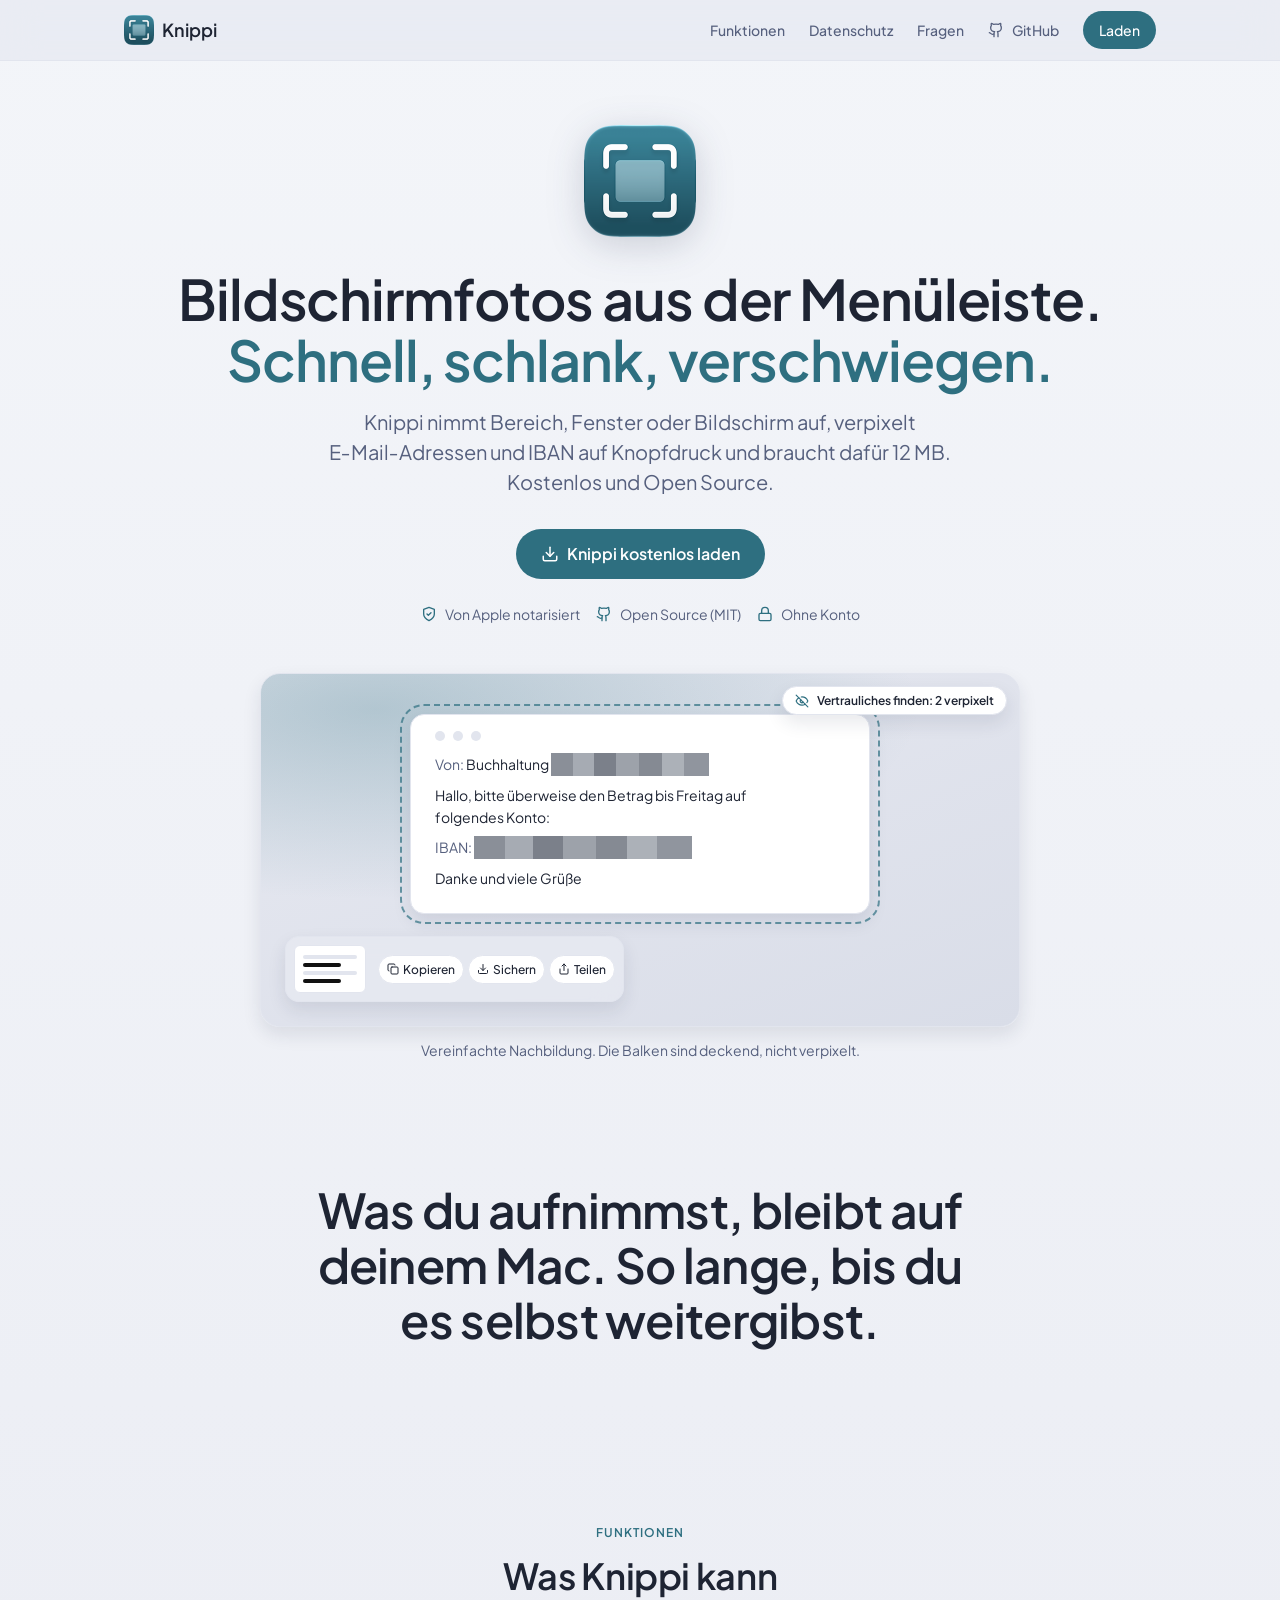
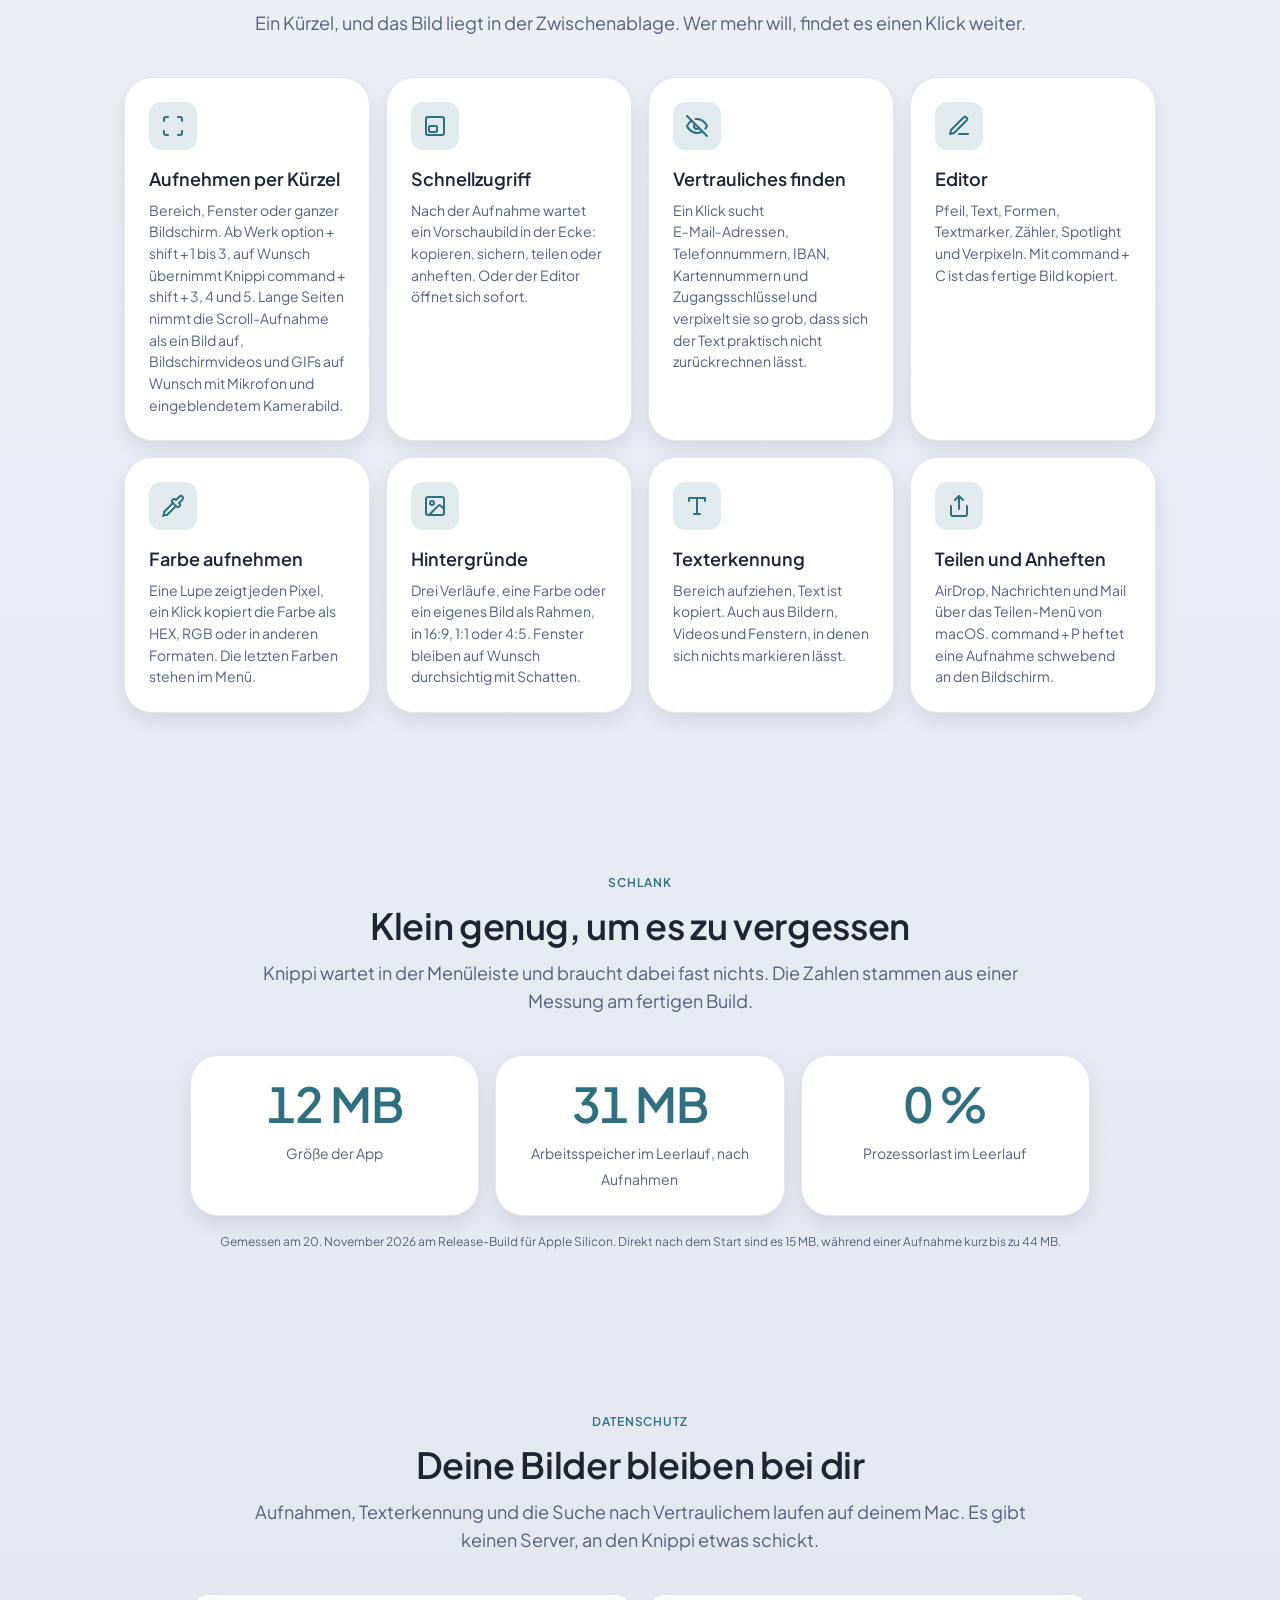
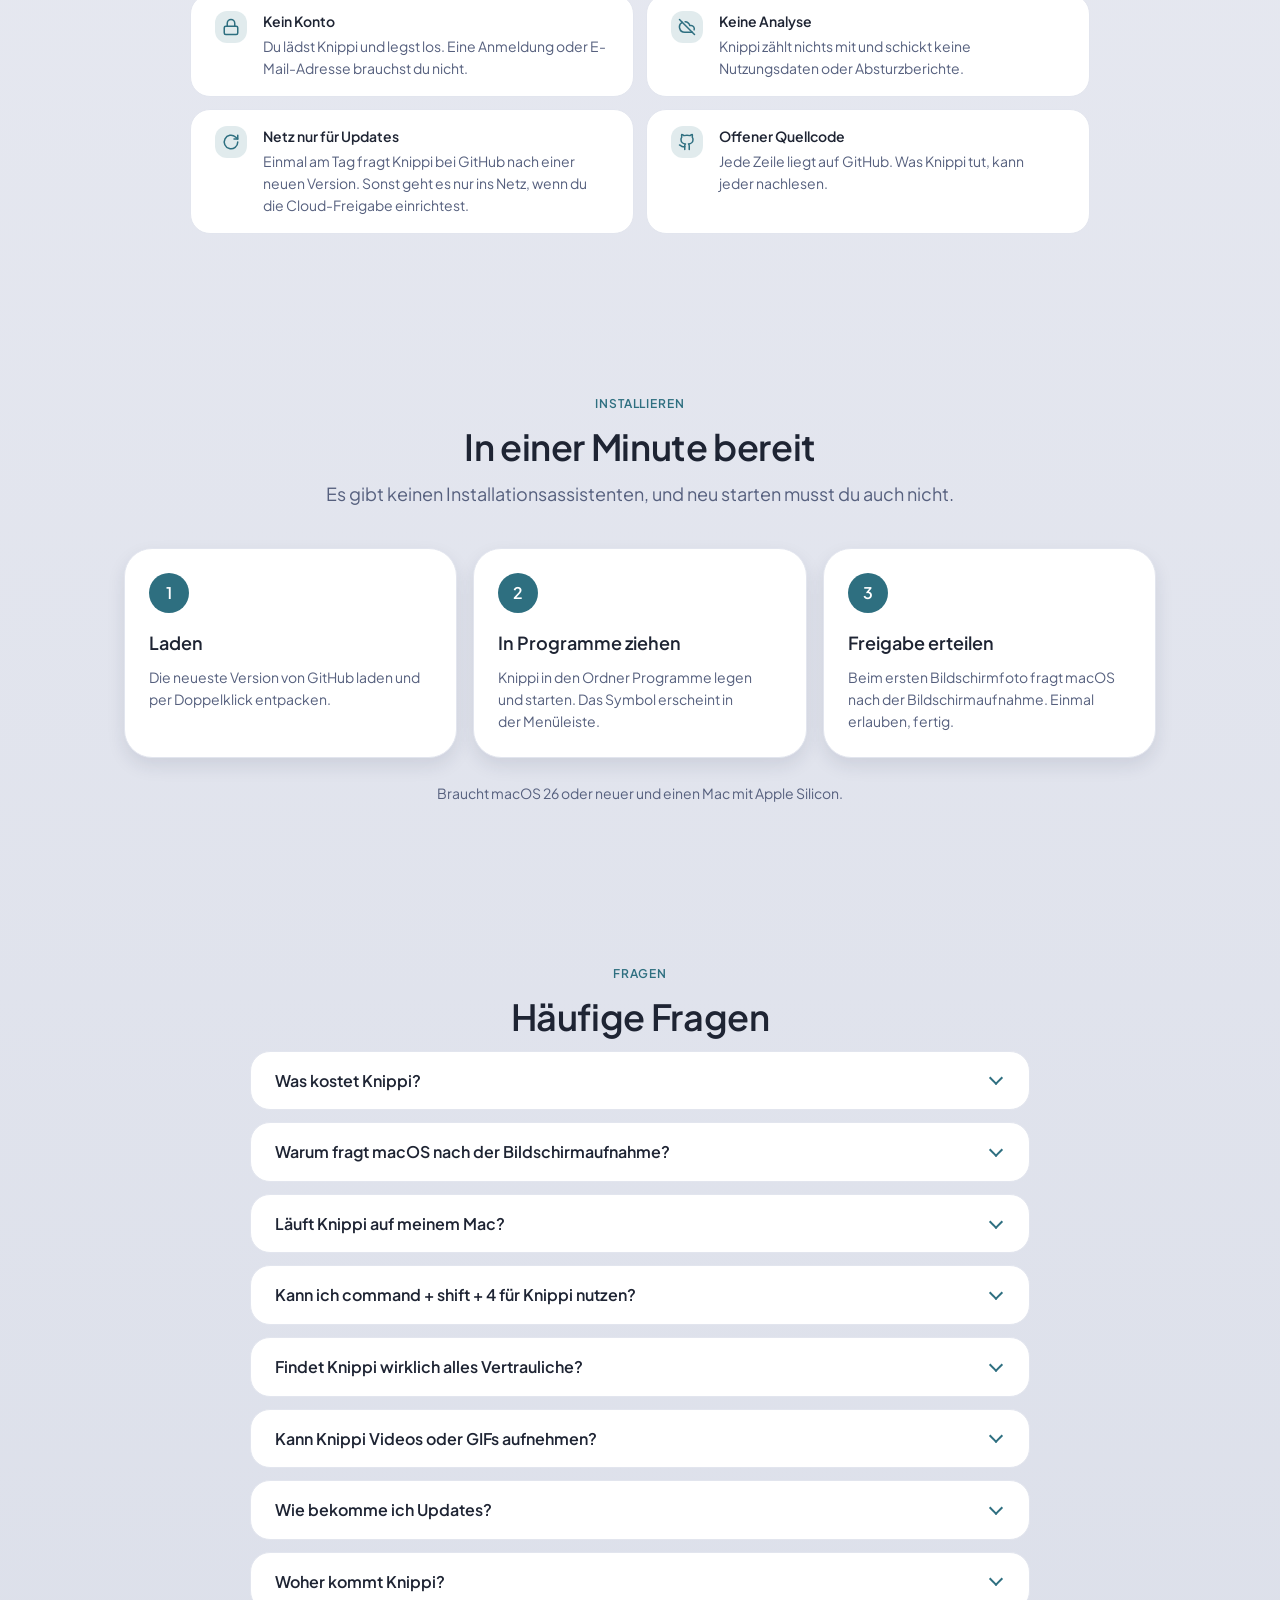
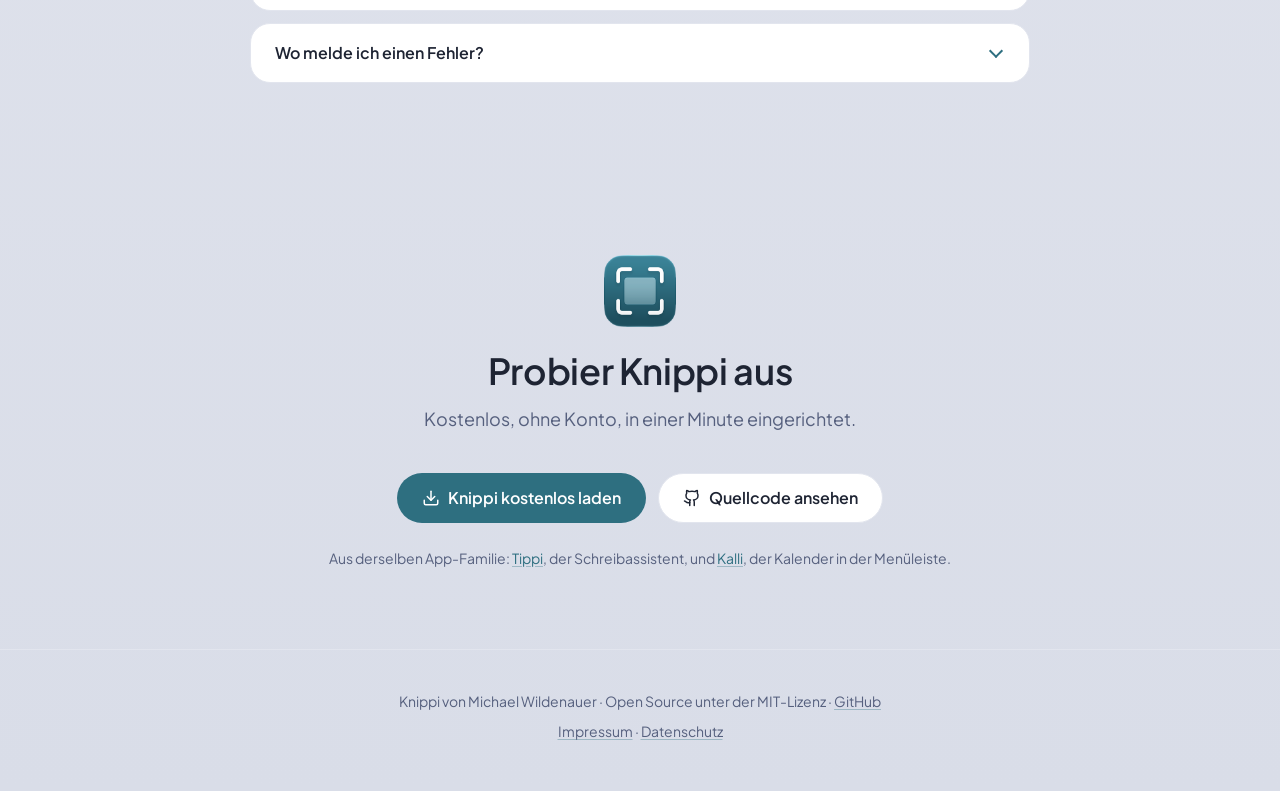
==== docs/index.html @ 137ea7f9 "Bildschirmvideo, GIF und Sprecherbild freigeben (0.3.0) - FeatureFlags.screenRecording an. Mikrofon " ====
<!DOCTYPE html>
<html lang="de" class="no-js">
<head>
<meta charset="UTF-8">
<meta name="viewport" content="width=device-width, initial-scale=1.0">
<!-- Erst erhöhen, wenn diese Seite gegen das Release gelesen wurde (Release-Profil app-release/references/knippi.md). -->
<meta name="knippi:documented-version" content="0.3.0">
<title>Knippi: Bildschirmfotos aus der Menüleiste für macOS, schnell und schlank</title>
<meta name="description" content="Knippi nimmt Bereich, Fenster oder Bildschirm auf, verpixelt E&#8209;Mail&#8209;Adressen und IBAN auf Knopfdruck und bleibt dabei 12 MB klein. Kostenlos, Open Source, ohne Konto.">
<link rel="canonical" href="https://knippi.mwlr.dev/">
<link rel="icon" href="favicon.png" type="image/png">
<link rel="apple-touch-icon" href="apple-touch-icon.png">
<meta name="theme-color" content="#F3F5F9" media="(prefers-color-scheme: light)">
<meta name="theme-color" content="#0D1019" media="(prefers-color-scheme: dark)">

<meta property="og:site_name" content="Knippi">
<meta property="og:title" content="Knippi: Bildschirmfotos aus der Menüleiste, schnell und schlank">
<meta property="og:description" content="Bereich, Fenster oder Bildschirm aufnehmen, Vertrauliches auf Knopfdruck verpixeln, kommentieren und teilen. Kostenlos und Open Source für macOS.">
<meta property="og:type" content="website">
<meta property="og:image" content="https://knippi.mwlr.dev/og-image.png">
<meta property="og:url" content="https://knippi.mwlr.dev/">
<meta property="og:image:width" content="1200">
<meta property="og:image:height" content="630">
<meta property="og:image:alt" content="Knippi-Symbol neben dem Satz: Bildschirmfotos aus der Menüleiste, schnell und schlank.">
<meta property="og:locale" content="de_DE">
<meta name="twitter:card" content="summary_large_image">

<link rel="preload" href="fonts/PlusJakartaSans-Variable.woff2" as="font" type="font/woff2" crossorigin>
<link rel="stylesheet" href="style.css">
<script>document.documentElement.classList.replace("no-js", "js");</script>
</head>
<body>

<!-- Linien-Piktogramme (keine Emojis), einmal definiert, per <use> eingesetzt -->
<svg width="0" height="0" style="position:absolute" aria-hidden="true">
  <symbol id="i-download" viewBox="0 0 24 24"><path d="M21 15v4a2 2 0 0 1-2 2H5a2 2 0 0 1-2-2v-4"/><path d="M7 10l5 5 5-5"/><path d="M12 15V3"/></symbol>
  <symbol id="i-github" viewBox="0 0 24 24"><path d="M15 22v-4a4.8 4.8 0 0 0-1-3.5c3 0 6-2 6-5.5.08-1.25-.27-2.48-1-3.5.28-1.15.28-2.35 0-3.5 0 0-1 0-3 1.5-2.64-.5-5.36-.5-8 0C6 2 5 2 5 2c-.3 1.15-.3 2.35 0 3.5A5.4 5.4 0 0 0 4 9c0 3.5 3 5.5 6 5.5-.39.49-.68 1.05-.85 1.65-.17.6-.22 1.23-.15 1.85v4"/><path d="M9 18c-4.51 2-5-2-7-2"/></symbol>
  <symbol id="i-check" viewBox="0 0 24 24"><circle cx="12" cy="12" r="10"/><path d="m8.5 12 2.5 2.5 4.5-5"/></symbol>
  <symbol id="i-eyeoff" viewBox="0 0 24 24"><path d="M9.88 9.88a3 3 0 1 0 4.24 4.24"/><path d="M10.73 5.08A10.4 10.4 0 0 1 12 5c7 0 10 7 10 7a13.2 13.2 0 0 1-1.67 2.68"/><path d="M6.61 6.61A13.5 13.5 0 0 0 2 12s3 7 10 7a9.7 9.7 0 0 0 5.39-1.61"/><path d="M2 2l20 20"/></symbol>
  <symbol id="i-lock" viewBox="0 0 24 24"><rect x="3" y="11" width="18" height="11" rx="2"/><path d="M7 11V7a5 5 0 0 1 10 0v4"/></symbol>
  <symbol id="i-shield" viewBox="0 0 24 24"><path d="M12 22s8-4 8-10V5l-8-3-8 3v7c0 6 8 10 8 10z"/><path d="m9 12 2 2 4-4"/></symbol>
  <symbol id="i-cloudoff" viewBox="0 0 24 24"><path d="M2 2l20 20"/><path d="M5.78 5.78A7 7 0 0 0 9 19h8.5a4.5 4.5 0 0 0 1.31-.2"/><path d="M21.53 15.8A4.5 4.5 0 0 0 17.5 10h-1.79A7 7 0 0 0 9.5 5.06"/></symbol>
  <symbol id="i-refresh" viewBox="0 0 24 24"><path d="M21 12a9 9 0 1 1-3-6.7L21 8"/><path d="M21 3v5h-5"/></symbol>
  <symbol id="i-keyboard" viewBox="0 0 24 24"><rect x="2" y="6" width="20" height="12" rx="2"/><path d="M6 10h.01M10 10h.01M14 10h.01M18 10h.01M7 14h10"/></symbol>
  <symbol id="i-scan" viewBox="0 0 24 24"><path d="M3 7V5a2 2 0 0 1 2-2h2"/><path d="M17 3h2a2 2 0 0 1 2 2v2"/><path d="M21 17v2a2 2 0 0 1-2 2h-2"/><path d="M7 21H5a2 2 0 0 1-2-2v-2"/></symbol>
  <symbol id="i-thumb" viewBox="0 0 24 24"><rect x="3" y="3" width="18" height="18" rx="2"/><rect x="6" y="12" width="8" height="6" rx="1"/></symbol>
  <symbol id="i-pen" viewBox="0 0 24 24"><path d="M12 20h9"/><path d="M16.5 3.5a2.12 2.12 0 0 1 3 3L7 19l-4 1 1-4Z"/></symbol>
  <symbol id="i-pipette" viewBox="0 0 24 24"><path d="m2 22 1-1h3l9-9"/><path d="M3 21v-3l9-9"/><path d="m15 6 3.4-3.4a2.1 2.1 0 1 1 3 3L18 9l.4.4a2.1 2.1 0 1 1-3 3l-3.8-3.8a2.1 2.1 0 1 1 3-3l.4.4Z"/></symbol>
  <symbol id="i-image" viewBox="0 0 24 24"><rect x="3" y="3" width="18" height="18" rx="2"/><circle cx="9" cy="9" r="2"/><path d="m21 15-3.1-3.1a2 2 0 0 0-2.8 0L6 21"/></symbol>
  <symbol id="i-type" viewBox="0 0 24 24"><path d="M4 7V4h16v3"/><path d="M9 20h6"/><path d="M12 4v16"/></symbol>
  <symbol id="i-share" viewBox="0 0 24 24"><path d="M4 12v8a2 2 0 0 0 2 2h12a2 2 0 0 0 2-2v-8"/><path d="m16 6-4-4-4 4"/><path d="M12 2v13"/></symbol>
  <symbol id="i-copy" viewBox="0 0 24 24"><rect x="8" y="8" width="14" height="14" rx="2"/><path d="M4 16c-1.1 0-2-.9-2-2V4c0-1.1.9-2 2-2h10c1.1 0 2 .9 2 2"/></symbol>
</svg>

<a class="skip-link" href="#content">Zum Inhalt springen</a>

<nav class="top" aria-label="Hauptnavigation">
  <div class="wrap nav-inner">
    <a class="brand" href="./" aria-current="page">
      <img src="knippi-icon-224.png" alt="" width="30" height="30">
      <span>Knippi</span>
    </a>
    <div class="nav-links">
      <a class="anchor" href="#funktionen">Funktionen</a>
      <a class="anchor" href="#datenschutz">Datenschutz</a>
      <a class="anchor" href="#fragen">Fragen</a>
      <a href="https://github.com/miwixyz/Knippi"><svg class="ico" aria-hidden="true"><use href="#i-github"/></svg><span class="anchor">GitHub</span><span class="visually-hidden">Knippi auf GitHub</span></a>
      <a class="nav-cta" href="https://github.com/miwixyz/Knippi/releases/latest">Laden</a>
    </div>
  </div>
</nav>

<main id="content">

<header class="hero">
  <div class="wrap">
    <img class="app-icon" src="knippi-icon-224.png" alt="Knippi-Symbol" width="112" height="112">
    <h1>Bildschirmfotos aus der Menüleiste.<br><span class="accent">Schnell, schlank, verschwiegen.</span></h1>
    <p class="sub">Knippi nimmt Bereich, Fenster oder Bildschirm auf, verpixelt E&#8209;Mail&#8209;Adressen und IBAN auf Knopfdruck und braucht dafür 12 MB. Kostenlos und Open Source.</p>
    <div class="cta-group">
      <a class="btn" href="https://github.com/miwixyz/Knippi/releases/latest"><svg class="ico" aria-hidden="true"><use href="#i-download"/></svg>Knippi kostenlos laden</a>
    </div>
    <p class="proof">
      <span><svg class="ico" aria-hidden="true"><use href="#i-shield"/></svg>Von Apple notarisiert</span>
      <span><svg class="ico" aria-hidden="true"><use href="#i-github"/></svg>Open Source (MIT)</span>
      <span><svg class="ico" aria-hidden="true"><use href="#i-lock"/></svg>Ohne Konto</span>
    </p>

    <figure class="stage">
      <div class="desk" role="img" aria-label="Nachbildung: Eine Aufnahme einer Nachricht, in der Knippi E-Mail-Adresse und IBAN grob verpixelt hat. Unten links das Vorschaubild mit Kopieren, Sichern und Teilen.">
        <span class="found"><svg class="ico" aria-hidden="true"><use href="#i-eyeoff"/></svg>Vertrauliches finden: 2 verpixelt</span>
        <div class="mail" aria-hidden="true">
          <div class="dots"><i></i><i></i><i></i></div>
          <p><span class="label">Von:</span> Buchhaltung <span class="redact">rechnung@beispiel.de</span></p>
          <p>Hallo, bitte überweise den Betrag bis Freitag auf folgendes Konto:</p>
          <p><span class="label">IBAN:</span> <span class="redact">DE89 3704 0044 0532 0130 00</span></p>
          <p>Danke und viele Grüße</p>
        </div>
        <div class="qa" aria-hidden="true">
          <div class="thumb"><i></i><i class="b"></i><i></i><i class="b"></i></div>
          <div class="acts">
            <span class="act"><svg class="ico"><use href="#i-copy"/></svg><span>Kopieren</span></span>
            <span class="act"><svg class="ico"><use href="#i-download"/></svg><span>Sichern</span></span>
            <span class="act"><svg class="ico"><use href="#i-share"/></svg><span>Teilen</span></span>
          </div>
        </div>
      </div>
      <figcaption>Vereinfachte Nachbildung. Die Balken sind deckend, nicht verpixelt.</figcaption>
    </figure>
  </div>
</header>

<section class="tagline" aria-label="Kurz gesagt">
  <div class="wrap">
    <p data-words>Was du aufnimmst, bleibt auf deinem Mac. So lange, bis du es selbst weitergibst.</p>
  </div>
</section>

<section id="funktionen" class="reveal">
  <div class="wrap">
    <span class="eyebrow">Funktionen</span>
    <h2>Was Knippi kann</h2>
    <p class="lead">Ein Kürzel, und das Bild liegt in der Zwischenablage. Wer mehr will, findet es einen Klick weiter.</p>
    <div class="features">
      <article class="card feature">
        <div class="icon"><svg class="ico" aria-hidden="true"><use href="#i-scan"/></svg></div>
        <h3>Aufnehmen per Kürzel</h3>
        <p>Bereich, Fenster oder ganzer Bildschirm. Ab Werk option + shift + 1 bis 3, auf Wunsch übernimmt Knippi command + shift + 3, 4 und 5. Lange Seiten nimmt die Scroll-Aufnahme als ein Bild auf, Bildschirmvideos und GIFs auf Wunsch mit Mikrofon und eingeblendetem Kamerabild.</p>
      </article>
      <article class="card feature">
        <div class="icon"><svg class="ico" aria-hidden="true"><use href="#i-thumb"/></svg></div>
        <h3>Schnellzugriff</h3>
        <p>Nach der Aufnahme wartet ein Vorschaubild in der Ecke: kopieren, sichern, teilen oder anheften. Oder der Editor öffnet sich sofort.</p>
      </article>
      <article class="card feature">
        <div class="icon"><svg class="ico" aria-hidden="true"><use href="#i-eyeoff"/></svg></div>
        <h3>Vertrauliches finden</h3>
        <p>Ein Klick sucht E&#8209;Mail&#8209;Adressen, Telefonnummern, IBAN, Kartennummern und Zugangsschlüssel und verpixelt sie so grob, dass sich der Text praktisch nicht zurückrechnen lässt.</p>
      </article>
      <article class="card feature">
        <div class="icon"><svg class="ico" aria-hidden="true"><use href="#i-pen"/></svg></div>
        <h3>Editor</h3>
        <p>Pfeil, Text, Formen, Textmarker, Zähler, Spotlight und Verpixeln. Mit command + C ist das fertige Bild kopiert.</p>
      </article>
      <article class="card feature">
        <div class="icon"><svg class="ico" aria-hidden="true"><use href="#i-pipette"/></svg></div>
        <h3>Farbe aufnehmen</h3>
        <p>Eine Lupe zeigt jeden Pixel, ein Klick kopiert die Farbe als HEX, RGB oder in anderen Formaten. Die letzten Farben stehen im Menü.</p>
      </article>
      <article class="card feature">
        <div class="icon"><svg class="ico" aria-hidden="true"><use href="#i-image"/></svg></div>
        <h3>Hintergründe</h3>
        <p>Drei Verläufe, eine Farbe oder ein eigenes Bild als Rahmen, in 16:9, 1:1 oder 4:5. Fenster bleiben auf Wunsch durchsichtig mit Schatten.</p>
      </article>
      <article class="card feature">
        <div class="icon"><svg class="ico" aria-hidden="true"><use href="#i-type"/></svg></div>
        <h3>Texterkennung</h3>
        <p>Bereich aufziehen, Text ist kopiert. Auch aus Bildern, Videos und Fenstern, in denen sich nichts markieren lässt.</p>
      </article>
      <article class="card feature">
        <div class="icon"><svg class="ico" aria-hidden="true"><use href="#i-share"/></svg></div>
        <h3>Teilen und Anheften</h3>
        <p>AirDrop, Nachrichten und Mail über das Teilen-Menü von macOS. command + P heftet eine Aufnahme schwebend an den Bildschirm.</p>
      </article>
    </div>
  </div>
</section>

<section id="schlank" class="reveal">
  <div class="wrap">
    <span class="eyebrow">Schlank</span>
    <h2>Klein genug, um es zu vergessen</h2>
    <p class="lead">Knippi wartet in der Menüleiste und braucht dabei fast nichts. Die Zahlen stammen aus einer Messung am fertigen Build.</p>
    <div class="numbers">
      <div class="card number"><strong>12 MB</strong><span>Größe der App</span></div>
      <div class="card number"><strong>31 MB</strong><span>Arbeitsspeicher im Leerlauf, nach Aufnahmen</span></div>
      <div class="card number"><strong>0 %</strong><span>Prozessorlast im Leerlauf</span></div>
    </div>
    <p class="source">Gemessen am 20. November 2026 am Release-Build für Apple Silicon. Direkt nach dem Start sind es 15 MB, während einer Aufnahme kurz bis zu 44 MB.</p>
  </div>
</section>

<section id="datenschutz" class="reveal">
  <div class="wrap">
    <span class="eyebrow">Datenschutz</span>
    <h2>Deine Bilder bleiben bei dir</h2>
    <p class="lead">Aufnahmen, Texterkennung und die Suche nach Vertraulichem laufen auf deinem Mac. Es gibt keinen Server, an den Knippi etwas schickt.</p>
    <div class="privacy-grid">
      <div class="privacy-item"><div class="check"><svg class="ico" aria-hidden="true"><use href="#i-lock"/></svg></div><p><strong>Kein Konto</strong>Du lädst Knippi und legst los. Eine Anmeldung oder E-Mail-Adresse brauchst du nicht.</p></div>
      <div class="privacy-item"><div class="check"><svg class="ico" aria-hidden="true"><use href="#i-cloudoff"/></svg></div><p><strong>Keine Analyse</strong>Knippi zählt nichts mit und schickt keine Nutzungsdaten oder Absturzberichte.</p></div>
      <div class="privacy-item"><div class="check"><svg class="ico" aria-hidden="true"><use href="#i-refresh"/></svg></div><p><strong>Netz nur für Updates</strong>Einmal am Tag fragt Knippi bei GitHub nach einer neuen Version. Sonst geht es nur ins Netz, wenn du die Cloud-Freigabe einrichtest.</p></div>
      <div class="privacy-item"><div class="check"><svg class="ico" aria-hidden="true"><use href="#i-github"/></svg></div><p><strong>Offener Quellcode</strong>Jede Zeile liegt auf GitHub. Was Knippi tut, kann jeder nachlesen.</p></div>
    </div>
  </div>
</section>

<section id="installieren" class="reveal">
  <div class="wrap">
    <span class="eyebrow">Installieren</span>
    <h2>In einer Minute bereit</h2>
    <p class="lead">Es gibt keinen Installationsassistenten, und neu starten musst du auch nicht.</p>
    <div class="steps">
      <div class="card step"><div class="n">1</div><h3>Laden</h3><p>Die neueste Version von GitHub laden und per Doppelklick entpacken.</p></div>
      <div class="card step"><div class="n">2</div><h3>In Programme ziehen</h3><p>Knippi in den Ordner Programme legen und starten. Das Symbol erscheint in der Menüleiste.</p></div>
      <div class="card step"><div class="n">3</div><h3>Freigabe erteilen</h3><p>Beim ersten Bildschirmfoto fragt macOS nach der Bildschirmaufnahme. Einmal erlauben, fertig.</p></div>
    </div>
    <p class="req">Braucht macOS 26 oder neuer und einen Mac mit Apple Silicon.</p>
  </div>
</section>

<section id="fragen" class="reveal">
  <div class="wrap">
    <span class="eyebrow">Fragen</span>
    <h2>Häufige Fragen</h2>
    <div class="faq">
      <details>
        <summary>Was kostet Knippi?</summary>
        <p>Nichts. Knippi ist kostenlos und steht unter der MIT-Lizenz. Es gibt keine Bezahlversion und keine Werbung.</p>
      </details>
      <details>
        <summary>Warum fragt macOS nach der Bildschirmaufnahme?</summary>
        <p>Ohne diese Freigabe darf keine App den Bildschirminhalt lesen. Fehlt sie, zeigt Knippi einen Hinweis mit dem Weg in die Systemeinstellungen, statt ein leeres Bild zu liefern.</p>
      </details>
      <details>
        <summary>Läuft Knippi auf meinem Mac?</summary>
        <p>Knippi braucht macOS 26 oder neuer und einen Mac mit Apple Silicon (M1 oder neuer). Macs mit Intel-Prozessor werden nicht unterstützt.</p>
      </details>
      <details>
        <summary>Kann ich command + shift + 4 für Knippi nutzen?</summary>
        <p>Ja. Schalte die Kurzbefehle für Bildschirmfotos in den macOS-Einstellungen unter Tastatur aus. Danach übernimmt Knippi command + shift + 3, 4 und 5 mit einem Knopf in den Einstellungen.</p>
      </details>
      <details>
        <summary>Findet Knippi wirklich alles Vertrauliche?</summary>
        <p>Nein, und das behauptet Knippi auch nicht. Es schlägt Treffer vor, unsichere Treffer sind gestrichelt markiert. Schau dir das Bild vor dem Teilen an und schwärze von Hand nach, was fehlt.</p>
      </details>
      <details>
        <summary>Kann Knippi Videos oder GIFs aufnehmen?</summary>
        <p>Noch nicht. Knippi nimmt derzeit Bilder auf.</p>
      </details>
      <details>
        <summary>Wie bekomme ich Updates?</summary>
        <p>Knippi sucht einmal am Tag nach einer neuen Version und installiert sie auf Wunsch. Jedes Update ist signiert, Knippi nimmt nichts an, dessen Signatur nicht stimmt.</p>
      </details>
      <details>
        <summary>Woher kommt Knippi?</summary>
        <p>Knippi baut auf <a href="https://github.com/lzhgus/Capso">Capso</a> von lzhgus auf, einer Screenshot-App unter MIT-Lizenz. Knippi ist schlanker und bringt eigene Funktionen mit, etwa „Vertrauliches finden“.</p>
      </details>
      <details>
        <summary>Wo melde ich einen Fehler?</summary>
        <p>Am besten als <a href="https://github.com/miwixyz/Knippi/issues">Issue auf GitHub</a>. In der App geht das unter Einstellungen, Allgemein, „Fehler melden“.</p>
      </details>
    </div>
  </div>
</section>

<section class="final reveal">
  <div class="wrap">
    <img class="app-icon" src="knippi-icon-224.png" alt="" width="72" height="72">
    <h2>Probier Knippi aus</h2>
    <p class="lead">Kostenlos, ohne Konto, in einer Minute eingerichtet.</p>
    <div class="cta-group">
      <a class="btn" href="https://github.com/miwixyz/Knippi/releases/latest"><svg class="ico" aria-hidden="true"><use href="#i-download"/></svg>Knippi kostenlos laden</a>
      <a class="btn ghost" href="https://github.com/miwixyz/Knippi"><svg class="ico" aria-hidden="true"><use href="#i-github"/></svg>Quellcode ansehen</a>
    </div>
    <p class="family">Aus derselben App-Familie: <a href="https://tippi.mwlr.dev/">Tippi</a>, der Schreibassistent, und <a href="https://kalli.mwlr.dev/">Kalli</a>, der Kalender in der Menüleiste.</p>
  </div>
</section>

</main>

<footer>
  <div class="wrap">
    <p>Knippi von Michael Wildenauer · Open Source unter der MIT-Lizenz · <a href="https://github.com/miwixyz/Knippi">GitHub</a></p>
    <p><a href="impressum.html">Impressum</a> · <a href="datenschutz.html">Datenschutz</a></p>
  </div>
</footer>

<script>
(() => {
  const reduce = matchMedia("(prefers-reduced-motion: reduce)").matches;

  // Abschnitte einmal einblenden (kein Scroll-Listener, nur IntersectionObserver).
  const reveals = document.querySelectorAll(".reveal");
  if (reduce || !("IntersectionObserver" in window)) {
    reveals.forEach(el => el.classList.add("in"));
  } else {
    const io = new IntersectionObserver(entries => {
      entries.forEach(e => { if (e.isIntersecting) { e.target.classList.add("in"); io.unobserve(e.target); } });
    }, { rootMargin: "0px 0px -10% 0px" });
    reveals.forEach(el => io.observe(el));
  }

  // Leitsatz: jedes Wort wird einzeln dunkel, sobald es die Linie bei 60 % der Höhe kreuzt.
  const line = document.querySelector("[data-words]");
  if (!line) return;
  const words = line.textContent.trim().split(/\s+/);
  line.setAttribute("aria-label", line.textContent.trim());
  line.textContent = "";
  words.forEach((w, i) => {
    const s = document.createElement("span");
    s.className = "w";
    s.setAttribute("aria-hidden", "true");
    s.textContent = w;
    line.append(s);
    if (i < words.length - 1) line.append(" ");
  });
  const spans = line.querySelectorAll(".w");
  if (reduce || !("IntersectionObserver" in window)) {
    spans.forEach(s => s.classList.add("on"));
    return;
  }
  const wo = new IntersectionObserver(entries => {
    entries.forEach(e => { if (e.isIntersecting) { e.target.classList.add("on"); wo.unobserve(e.target); } });
  }, { rootMargin: "0px 0px -40% 0px" });
  spans.forEach(s => wo.observe(s));
})();
</script>

</body>
</html>
---- docs/style.css ----
/* Knippi website: shared styles for index, impressum, datenschutz and 404.
   Design tokens of the app family. Source of truth: App/Sources/Theme/FamilyTheme.swift
   (app = .knippi, Petrol) and the vault template "App-Familie Design-System".
   Base layout mirrors kalli.mwlr.dev and tippi.mwlr.dev so the pages read as siblings.
   Follows the system appearance (light/dark). */

/* ── Font: Plus Jakarta Sans, self-hosted (SIL OFL 1.1, see fonts/OFL.txt) ── */
@font-face {
  font-family: "Plus Jakarta Sans";
  src: url("fonts/PlusJakartaSans-Variable.woff2") format("woff2");
  font-weight: 200 800;
  font-style: normal;
  font-display: swap;
}

/* ── Tokens (FamilyTheme, Knippi) ─────────────────────────────────────────── */
:root {
  color-scheme: light dark;

  --accent: #2E6F80;            /* Petrol: links, icons */
  --accent-rgb: 46, 111, 128;
  --accent-fill: #2E6F80;       /* surfaces carrying white text */
  --accent-fill-hover: #255C6A;
  --on-accent-fill: #FFFFFF;

  --bg-top: #F3F5F9;
  --bg-middle: #E7E9F1;
  --bg-bottom: #D9DDE8;
  --card: #FFFFFF;
  --card-stroke: #E2E5EE;
  --glass-tint: rgba(231, 233, 241, .78);
  --text: #1E2433;
  --text-2: #56607E;
  --muted-word: rgba(30, 36, 51, .28);
  --shadow: 0 8px 18px rgba(30, 40, 70, .10);
  --redact: #111111;

  --radius-card: 28px;
  --radius-tile: 20px;
  --radius-field: 14px;

  --maxw: 1080px;
  --font: "Plus Jakarta Sans", -apple-system, BlinkMacSystemFont, system-ui, sans-serif;
  --ease: cubic-bezier(0.22, 1, 0.36, 1);
}

@media (prefers-color-scheme: dark) {
  :root {
    --accent: #94D0DF;
    --accent-rgb: 148, 208, 223;
    --accent-fill: #2C7487;
    --accent-fill-hover: #23606F;
    --on-accent-fill: #FFFFFF;

    --bg-top: #0D1019;
    --bg-middle: #161A25;
    --bg-bottom: #1F2433;
    --card: #1B2130;
    --card-stroke: #2A3142;
    --glass-tint: rgba(22, 26, 37, .78);
    --text: #ECEFF6;
    --text-2: #A3ACC8;
    --muted-word: rgba(236, 239, 246, .28);
    --shadow: 0 8px 18px rgba(0, 0, 0, .35);
    --redact: #000000;
  }
}

/* ── Base ─────────────────────────────────────────────────────────────────── */
* { box-sizing: border-box; margin: 0; padding: 0; }
html { scroll-padding-top: 76px; -webkit-text-size-adjust: 100%; }
@media (prefers-reduced-motion: no-preference) {
  html { scroll-behavior: smooth; }
}
body {
  font-family: var(--font);
  font-weight: 400;
  font-size: 16px;
  line-height: 1.6;
  color: var(--text);
  background: linear-gradient(180deg, var(--bg-top) 0%, var(--bg-middle) 50%, var(--bg-bottom) 100%);
  background-color: var(--bg-top);
  -webkit-font-smoothing: antialiased;
  overflow-wrap: break-word;
}
strong, b { font-weight: 600; }
img { max-width: 100%; }
a { color: var(--accent); text-decoration: underline; text-decoration-color: rgba(var(--accent-rgb), .35); text-underline-offset: 2px; }
a:hover { text-decoration-color: currentColor; }
h1, h2, h3 { text-wrap: balance; }
p, li { text-wrap: pretty; }
code { font-size: .92em; }

:focus-visible { outline: 2px solid var(--accent); outline-offset: 3px; border-radius: 6px; }

.skip-link {
  position: absolute; left: 16px; top: 12px; z-index: 100;
  transform: translateY(-200%);
  background: var(--card); color: var(--text);
  border: 1px solid var(--card-stroke); border-radius: var(--radius-field);
  padding: 8px 16px; font-weight: 500; text-decoration: none;
}
.skip-link:focus { transform: none; box-shadow: var(--shadow); }

.wrap { max-width: var(--maxw); margin: 0 auto; padding: 0 24px; }
.visually-hidden { position: absolute; width: 1px; height: 1px; overflow: hidden; clip: rect(0 0 0 0); white-space: nowrap; }

/* Line icons: inline SVG, stroke = currentColor, one stroke width */
.ico { width: 18px; height: 18px; flex-shrink: 0; fill: none; stroke: currentColor; stroke-width: 2; stroke-linecap: round; stroke-linejoin: round; }

/* ── Nav (the only glass surface, rule G1) ────────────────────────────────── */
nav.top {
  position: sticky; top: 0; z-index: 10;
  background: var(--glass-tint);
  backdrop-filter: blur(18px) saturate(1.4);
  -webkit-backdrop-filter: blur(18px) saturate(1.4);
  border-bottom: 1px solid var(--card-stroke);
}
.nav-inner { display: flex; align-items: center; justify-content: space-between; gap: 12px; min-height: 60px; }
.brand { display: flex; align-items: center; gap: 8px; font-weight: 600; font-size: 18px; color: var(--text); text-decoration: none; }
.brand img { width: 30px; height: 30px; }
.nav-links { display: flex; gap: 24px; align-items: center; font-size: 14px; font-weight: 500; }
.nav-links a { color: var(--text-2); text-decoration: none; display: inline-flex; align-items: center; gap: 8px; transition: color .2s var(--ease); }
.nav-links a:hover { color: var(--text); }
.nav-links .ico { width: 16px; height: 16px; }
.nav-links a.nav-cta { color: var(--on-accent-fill); background: var(--accent-fill); padding: 8px 16px; border-radius: 999px; }
.nav-links a.nav-cta:hover { background: var(--accent-fill-hover); color: var(--on-accent-fill); }

/* ── Buttons (capsules) ───────────────────────────────────────────────────── */
.cta-group { display: flex; gap: 12px; justify-content: center; flex-wrap: wrap; }
.btn {
  display: inline-flex; align-items: center; justify-content: center; gap: 8px;
  min-height: 48px; padding: 12px 24px;
  background: var(--accent-fill); color: var(--on-accent-fill);
  border: 1px solid transparent; border-radius: 999px;
  font-family: inherit; font-weight: 600; font-size: 16px; line-height: 1.5;
  text-decoration: none; text-align: center; cursor: pointer;
  transition: background .2s var(--ease), border-color .2s var(--ease), transform .2s var(--ease);
}
.btn:hover { background: var(--accent-fill-hover); }
.btn:active { transform: translateY(1px); }
.btn.ghost { background: var(--card); color: var(--text); border-color: var(--card-stroke); }
.btn.ghost:hover { border-color: var(--accent); }

/* ── Hero ─────────────────────────────────────────────────────────────────── */
.hero { padding: 64px 0 24px; text-align: center; }
.hero .app-icon { width: 112px; height: 112px; margin-bottom: 24px; filter: drop-shadow(0 8px 18px rgba(30, 40, 70, .18)); }
h1 {
  font-size: clamp(36px, 6vw, 56px);
  font-weight: 600; letter-spacing: -0.02em; line-height: 1.1;
  margin: 0 auto 16px; max-width: 1000px;
}
h1 .accent { color: var(--accent); }
.hero p.sub { font-size: clamp(18px, 2vw, 20px); line-height: 1.5; color: var(--text-2); max-width: 680px; margin: 0 auto 32px; }
.proof { display: flex; flex-wrap: wrap; justify-content: center; gap: 8px 16px; margin-top: 24px; color: var(--text-2); font-size: 14px; }
.proof span { display: inline-flex; align-items: center; gap: 8px; }
.proof .ico { width: 16px; height: 16px; color: var(--accent); }

/* ── Mock-up: a capture, sensitive data blacked out, Quick Access ─────────── */
.stage { max-width: 760px; margin: 48px auto 0; }
.desk {
  position: relative;
  border-radius: var(--radius-tile); overflow: hidden; border: 1px solid var(--card-stroke);
  background:
    radial-gradient(120% 90% at 15% 10%, rgba(var(--accent-rgb), .28), transparent 60%),
    linear-gradient(160deg, var(--bg-middle), var(--bg-bottom));
  box-shadow: var(--shadow);
  padding: 40px 24px 112px;
  text-align: left;
}
.mail {
  max-width: 460px; margin: 0 auto;
  background: var(--card); border: 1px solid var(--card-stroke); border-radius: var(--radius-field);
  box-shadow: var(--shadow); padding: 16px 24px 24px;
  font-size: 14px; line-height: 1.6;
  outline: 2px dashed rgba(var(--accent-rgb), .7); outline-offset: 8px;
}
.mail .dots { display: flex; gap: 8px; margin-bottom: 12px; }
.mail .dots i { width: 10px; height: 10px; border-radius: 50%; background: var(--card-stroke); }
.mail p { color: var(--text); }
.mail p + p { margin-top: 8px; }
.mail .label { color: var(--text-2); }
.redact {
  display: inline-block; color: transparent; padding: 0 4px; user-select: none;
  /* Nachbildung der groben Verpixelung (0.1.2): zeilenhohe Klötzchen, unterschiedlich hell */
  background: linear-gradient(90deg, #8a8f98 0 14%, #a6abb3 14% 27%, #7b808a 27% 41%, #9da2aa 41% 56%, #858a93 56% 70%, #acb1b8 70% 84%, #90959e 84%);
}
.found {
  position: absolute; top: 12px; right: 12px;
  display: inline-flex; align-items: center; gap: 8px;
  padding: 4px 12px; border-radius: 999px;
  background: var(--card); border: 1px solid var(--card-stroke); box-shadow: var(--shadow);
  font-size: 12px; font-weight: 600; color: var(--text);
}
.found .ico { width: 14px; height: 14px; color: var(--accent); }
.qa {
  position: absolute; left: 24px; bottom: 24px;
  display: flex; align-items: center; gap: 12px;
  padding: 8px; border-radius: var(--radius-field);
  background: var(--glass-tint);
  backdrop-filter: blur(14px); -webkit-backdrop-filter: blur(14px);
  border: 1px solid var(--card-stroke); box-shadow: var(--shadow);
}
.qa .thumb { width: 72px; height: 48px; border-radius: 6px; background: var(--card); border: 1px solid var(--card-stroke); display: grid; gap: 4px; padding: 8px; align-content: center; }
.qa .thumb i { display: block; height: 4px; border-radius: 2px; background: var(--card-stroke); }
.qa .thumb i.b { background: var(--redact); width: 70%; }
.qa .acts { display: flex; gap: 4px; }
.qa .act { display: inline-flex; align-items: center; gap: 4px; padding: 4px 8px; border-radius: 999px; font-size: 12px; font-weight: 500; background: var(--card); border: 1px solid var(--card-stroke); color: var(--text); white-space: nowrap; }
.qa .act .ico { width: 12px; height: 12px; }
.stage figcaption { margin-top: 12px; text-align: center; color: var(--text-2); font-size: 14px; }

/* ── Sections ─────────────────────────────────────────────────────────────── */
section { padding: 80px 0; }
section h2 {
  font-size: clamp(30px, 4vw, 36px);
  font-weight: 600; letter-spacing: -0.01em; line-height: 1.2;
  margin-bottom: 12px; text-align: center;
}
section p.lead { font-size: 18px; line-height: 1.55; color: var(--text-2); max-width: 60ch; margin: 0 auto 40px; text-align: center; }
.eyebrow { display: block; text-align: center; color: var(--accent); font-size: 12px; font-weight: 600; letter-spacing: .08em; text-transform: uppercase; margin-bottom: 12px; }
.card { background: var(--card); border: 1px solid var(--card-stroke); border-radius: var(--radius-card); box-shadow: var(--shadow); }

/* Tagline reveal: words go from muted to full colour while scrolling */
.tagline { padding: 96px 0; }
.tagline p {
  max-width: 680px; margin: 0 auto; text-align: center;
  font-size: clamp(30px, 4.6vw, 48px); font-weight: 600; line-height: 1.15; letter-spacing: -0.015em;
}
.tagline .w { color: var(--muted-word); transition: color .6s var(--ease); }
.tagline .w.on, .no-js .tagline .w { color: var(--text); }

/* Features: 8 cards, 4 + 4 wide, 2 per row in between, never a lonely last row */
.features { display: grid; grid-template-columns: repeat(4, 1fr); gap: 16px; align-items: stretch; }
@media (max-width: 1040px) { .features { grid-template-columns: repeat(2, 1fr); } }
.feature { padding: 24px; display: flex; flex-direction: column; }
.feature .icon { width: 48px; height: 48px; border-radius: 12px; margin-bottom: 16px; display: grid; place-items: center; background: rgba(var(--accent-rgb), .14); color: var(--accent); }
.feature .icon .ico { width: 24px; height: 24px; }
.feature h3 { font-size: 18px; font-weight: 600; margin-bottom: 8px; line-height: 1.4; }
.feature p { color: var(--text-2); font-size: 14px; line-height: 1.55; }

/* Measured numbers */
.numbers { display: grid; grid-template-columns: repeat(3, 1fr); gap: 16px; max-width: 900px; margin: 0 auto; }
.number { padding: 24px; text-align: center; }
.number strong { display: block; font-size: 48px; line-height: 1; font-weight: 600; letter-spacing: -0.02em; color: var(--accent); margin-bottom: 12px; font-variant-numeric: tabular-nums; }
.number span { color: var(--text-2); font-size: 14px; }
.source { margin-top: 16px; text-align: center; color: var(--text-2); font-size: 12px; }

/* Privacy */
.privacy-grid { display: grid; grid-template-columns: repeat(2, 1fr); gap: 12px; max-width: 900px; margin: 0 auto; }
.privacy-item { display: flex; gap: 16px; align-items: flex-start; padding: 16px 24px; background: var(--card); border: 1px solid var(--card-stroke); border-radius: var(--radius-tile); }
.privacy-item .check { width: 32px; height: 32px; border-radius: 12px; flex-shrink: 0; display: grid; place-items: center; background: rgba(var(--accent-rgb), .14); color: var(--accent); }
.privacy-item p { font-size: 14px; color: var(--text-2); line-height: 1.55; }
.privacy-item strong { display: block; margin-bottom: 4px; color: var(--text); }

/* Steps */
.steps { display: grid; grid-template-columns: repeat(3, 1fr); gap: 16px; }
.step { padding: 24px; }
.step .n { width: 40px; height: 40px; border-radius: 50%; background: var(--accent-fill); color: var(--on-accent-fill); font-weight: 600; display: grid; place-items: center; margin-bottom: 16px; }
.step h3 { font-size: 18px; font-weight: 600; margin-bottom: 8px; }
.step p { color: var(--text-2); font-size: 14px; }
.req { margin-top: 24px; text-align: center; color: var(--text-2); font-size: 14px; }

/* FAQ */
.faq { max-width: 780px; margin: 0 auto; }
.faq details { background: var(--card); border: 1px solid var(--card-stroke); border-radius: var(--radius-tile); padding: 0 24px; margin-bottom: 12px; }
.faq summary { cursor: pointer; padding: 16px 0; font-weight: 600; font-size: 16px; list-style: none; display: flex; justify-content: space-between; align-items: center; gap: 16px; }
.faq summary::-webkit-details-marker { display: none; }
.faq summary::after { content: ""; flex-shrink: 0; width: 8px; height: 8px; margin-right: 4px; border-right: 2px solid var(--accent); border-bottom: 2px solid var(--accent); transform: translateY(-2px) rotate(45deg); transition: transform .3s var(--ease); }
.faq details[open] summary::after { transform: translateY(2px) rotate(-135deg); }
.faq summary:hover { color: var(--accent); }
.faq details p { color: var(--text-2); font-size: 14px; line-height: 1.6; padding-bottom: 16px; max-width: 65ch; }

.final { text-align: center; }
.final .app-icon { width: 72px; height: 72px; margin-bottom: 16px; }
.family { margin-top: 24px; color: var(--text-2); font-size: 14px; }

footer { padding: 40px 0 48px; border-top: 1px solid var(--card-stroke); color: var(--text-2); font-size: 14px; text-align: center; }
footer p + p { margin-top: 8px; }
footer a { color: var(--text-2); }
footer a:hover { color: var(--text); }

/* Scroll reveal: sections rise 32px and fade in once (IntersectionObserver in index.html) */
@media (prefers-reduced-motion: no-preference) {
  .js .reveal { opacity: 0; transform: translateY(32px); transition: opacity .7s var(--ease), transform .7s var(--ease); }
  .js .reveal.in { opacity: 1; transform: none; }
}

/* ── Legal pages and 404 ──────────────────────────────────────────────────── */
.legal .wrap { max-width: 760px; padding: 56px 24px 96px; }
.legal { line-height: 1.65; }
.legal .home { display: inline-flex; margin-bottom: 40px; }
.legal h1 { font-size: clamp(30px, 7vw, 36px); margin: 0 0 8px; hyphens: auto; max-width: none; }
.legal .lead { color: var(--text-2); margin: 0 0 40px; }
.legal h2 { font-size: 18px; font-weight: 600; color: var(--accent); margin: 40px 0 12px; letter-spacing: .01em; text-align: left; }
.legal p { margin: 0 0 12px; max-width: 65ch; }
.legal ul { margin: 0 0 12px; padding-left: 24px; max-width: 65ch; }
.legal li { margin: 0 0 8px; }
.legal .card { padding: 16px 24px; margin: 0 0 12px; border-radius: var(--radius-tile); box-shadow: none; }
.legal .small { font-size: 14px; color: var(--text-2); }
.legal .back { margin-top: 56px; padding-top: 24px; border-top: 1px solid var(--card-stroke); font-size: 14px; }
.notfound { min-height: 100vh; display: grid; place-items: center; text-align: center; padding: 48px 24px; }
.notfound img { width: 72px; height: 72px; margin-bottom: 24px; }
.notfound p { color: var(--text-2); margin: 0 auto 32px; max-width: 46ch; }

/* ── Small screens ────────────────────────────────────────────────────────── */
@media (max-width: 860px) {
  .nav-links .anchor { display: none; }
}
@media (max-width: 720px) {
  .steps, .numbers { grid-template-columns: 1fr; }
  section { padding: 56px 0; }
  .tagline { padding: 64px 0; }
  .hero { padding: 40px 0 16px; }
  .wrap { padding: 0 16px; }
  .features, .privacy-grid { grid-template-columns: 1fr; }
  .cta-group .btn { width: 100%; }
  .desk { padding: 56px 16px 104px; }
  .mail { padding: 12px 16px 16px; font-size: 13px; }
  .qa { left: 12px; right: 12px; bottom: 16px; }
  .qa .acts .act span { display: none; }
}

@media (prefers-reduced-motion: reduce) {
  *, *::before, *::after { animation-duration: .01ms !important; animation-iteration-count: 1 !important; transition-duration: .01ms !important; }
}
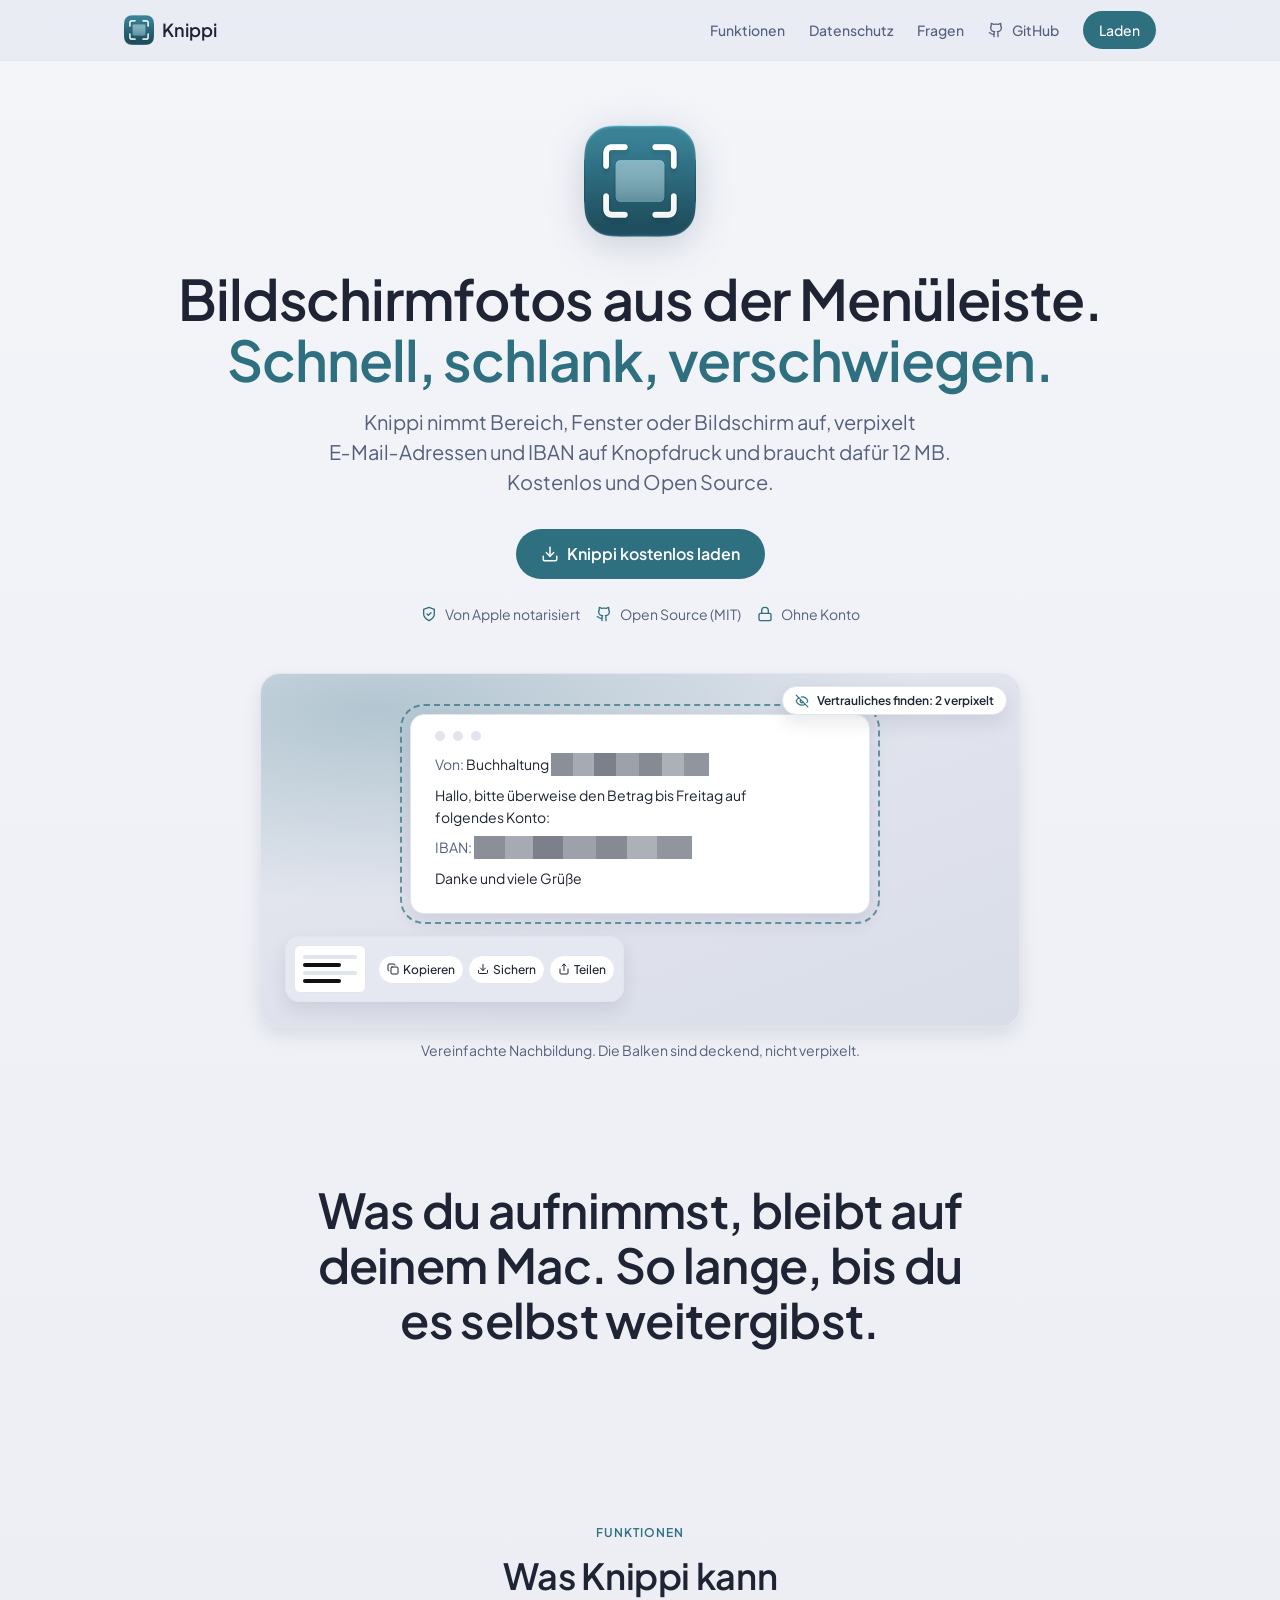
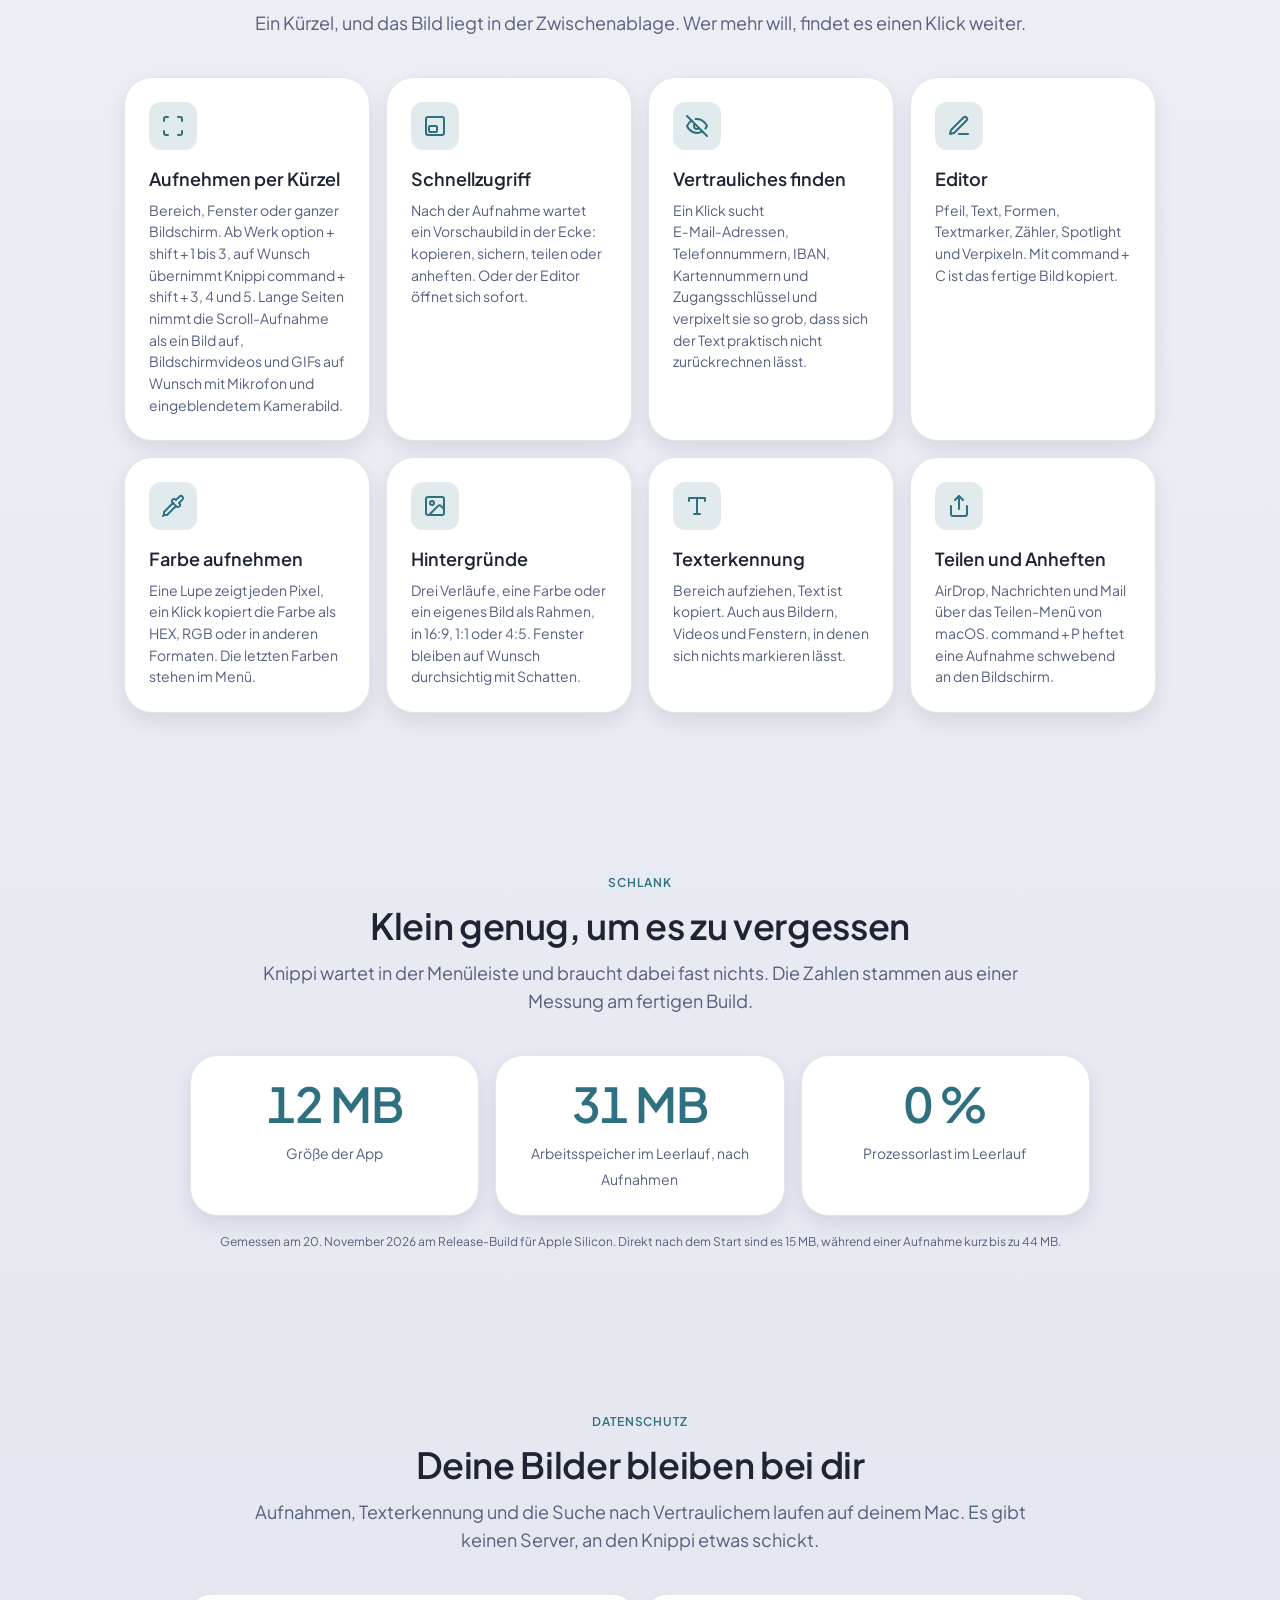
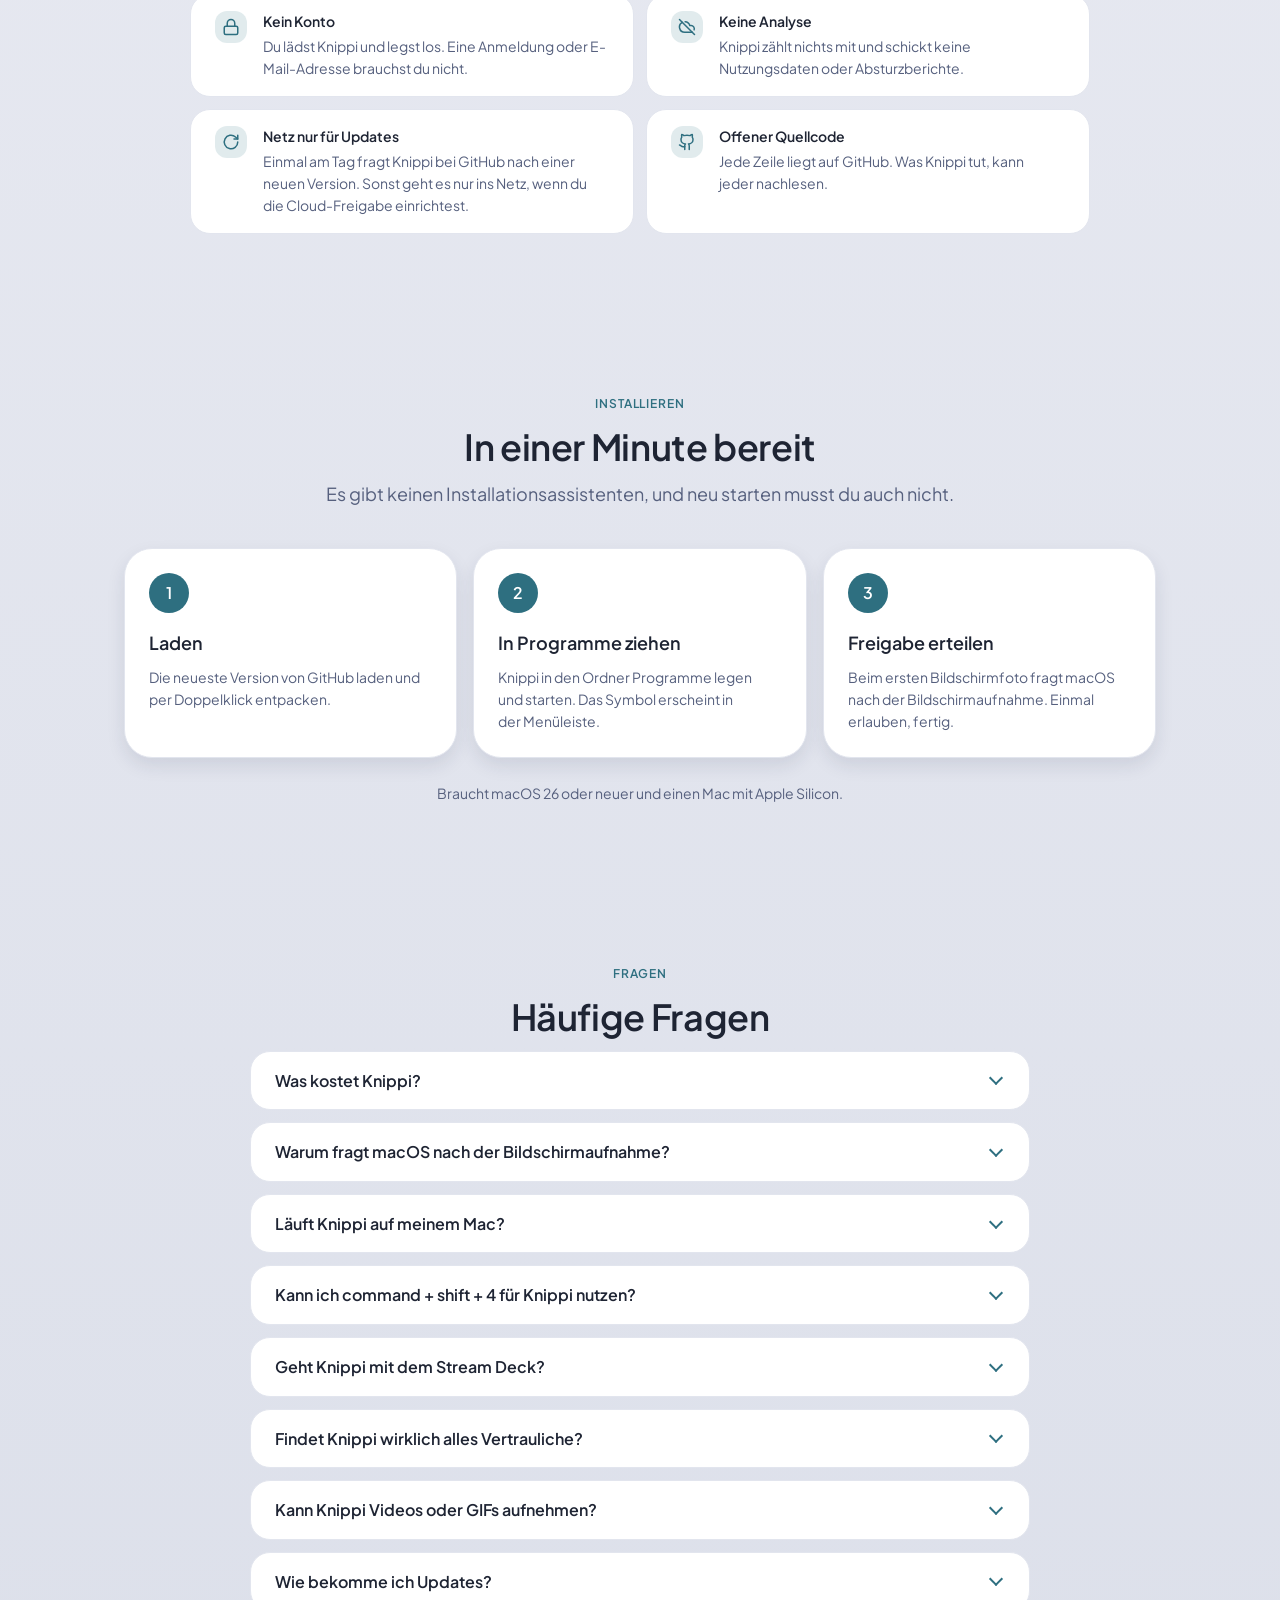
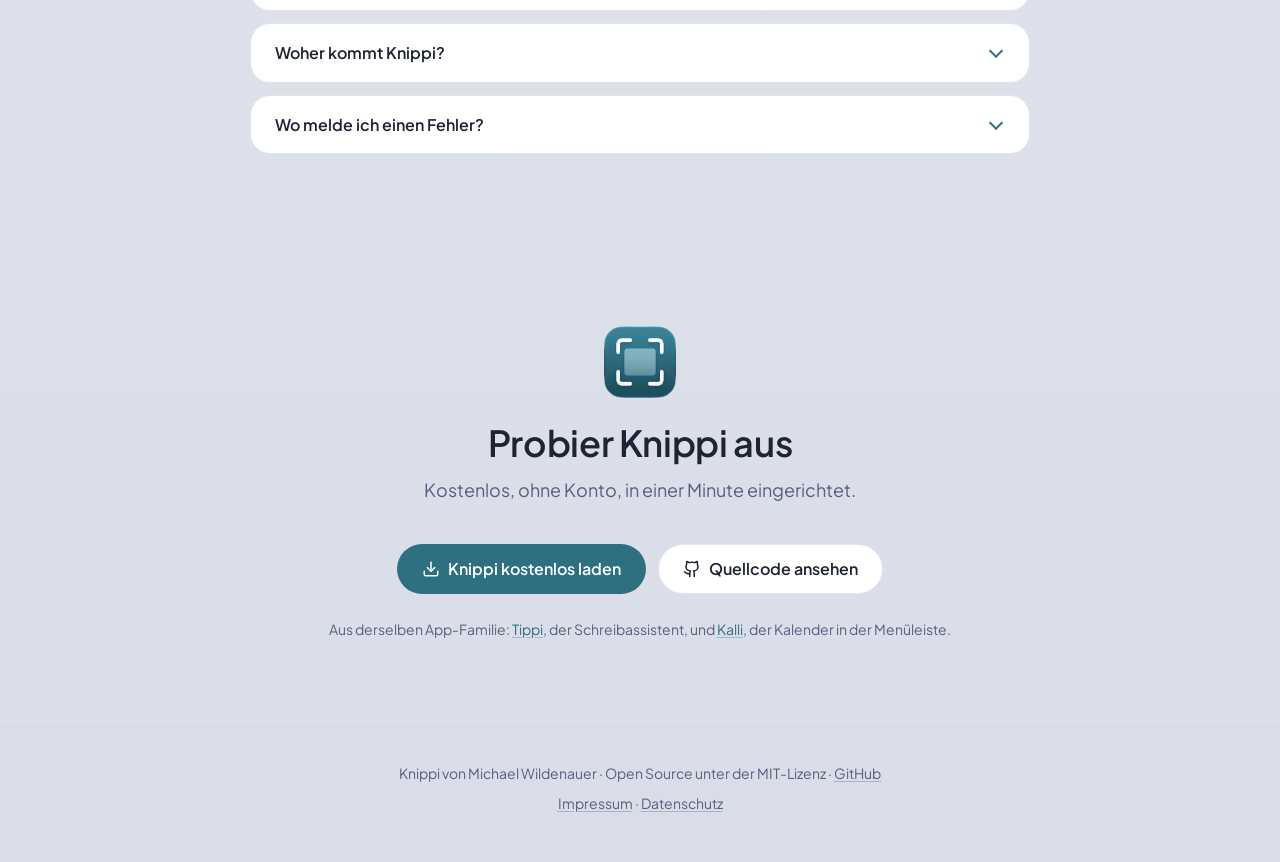
==== commit 4730b9c0: "Stream-Deck-Plugin freigeben (0.4.0) Natives Plugin dev.mwlr.knippi.deck: zehn Tasten und ein Regler" ====
--- a/docs/index.html
+++ b/docs/index.html
@@ -4,7 +4,7 @@
 <meta charset="UTF-8">
 <meta name="viewport" content="width=device-width, initial-scale=1.0">
 <!-- Erst erhöhen, wenn diese Seite gegen das Release gelesen wurde (Release-Profil app-release/references/knippi.md). -->
-<meta name="knippi:documented-version" content="0.3.0">
+<meta name="knippi:documented-version" content="0.4.0">
 <title>Knippi: Bildschirmfotos aus der Menüleiste für macOS, schnell und schlank</title>
 <meta name="description" content="Knippi nimmt Bereich, Fenster oder Bildschirm auf, verpixelt E&#8209;Mail&#8209;Adressen und IBAN auf Knopfdruck und bleibt dabei 12 MB klein. Kostenlos, Open Source, ohne Konto.">
 <link rel="canonical" href="https://knippi.mwlr.dev/">
@@ -228,6 +228,10 @@
       <details>
         <summary>Kann ich command + shift + 4 für Knippi nutzen?</summary>
         <p>Ja. Schalte die Kurzbefehle für Bildschirmfotos in den macOS-Einstellungen unter Tastatur aus. Danach übernimmt Knippi command + shift + 3, 4 und 5 mit einem Knopf in den Einstellungen.</p>
+      </details>
+      <details>
+        <summary>Geht Knippi mit dem Stream Deck?</summary>
+        <p>Ja. Jedes Release enthält das Plugin <code>Knippi.streamDeckPlugin</code>: zehn Tasten von Bereich bis Video, ein Regler für das Stream Deck + und fertige Profile für Stream Deck +, Neo und das Modell mit 15 Tasten. Datei doppelklicken, Stream Deck installiert sie.</p>
       </details>
       <details>
         <summary>Findet Knippi wirklich alles Vertrauliche?</summary>
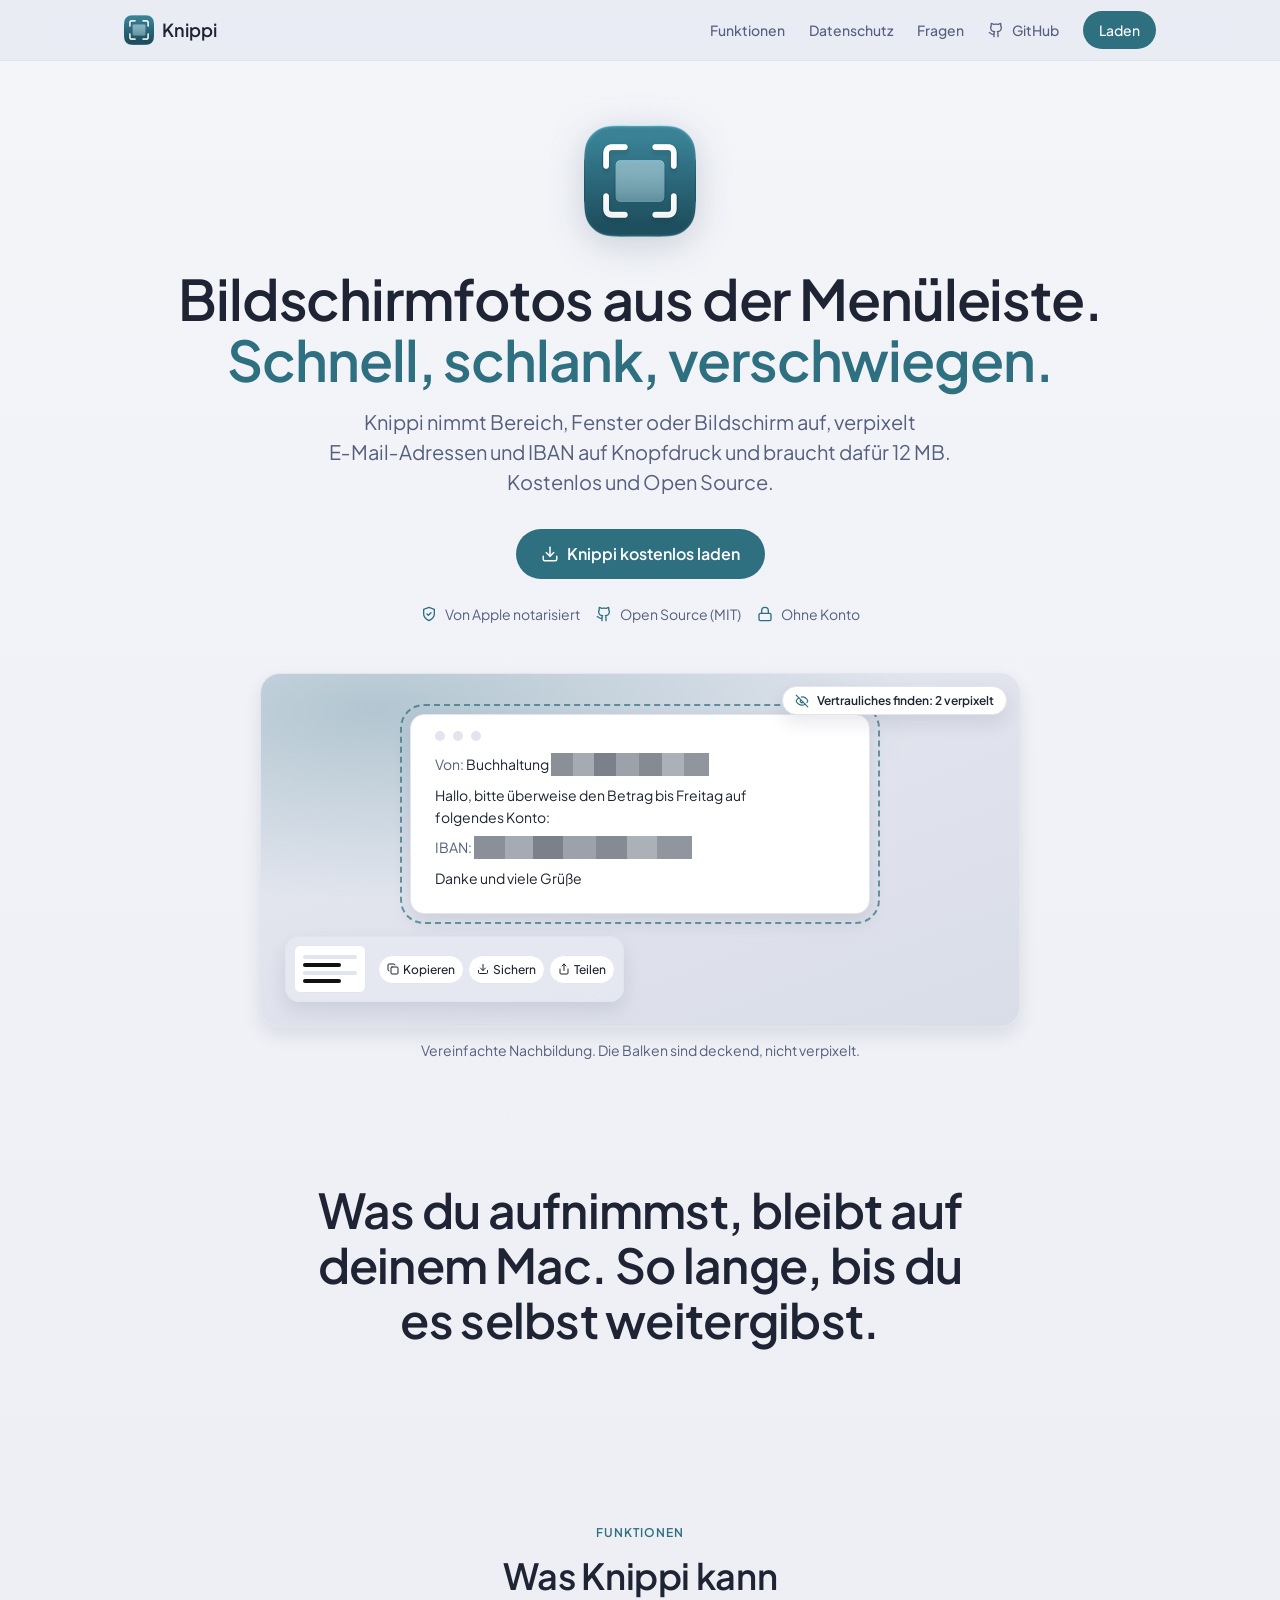
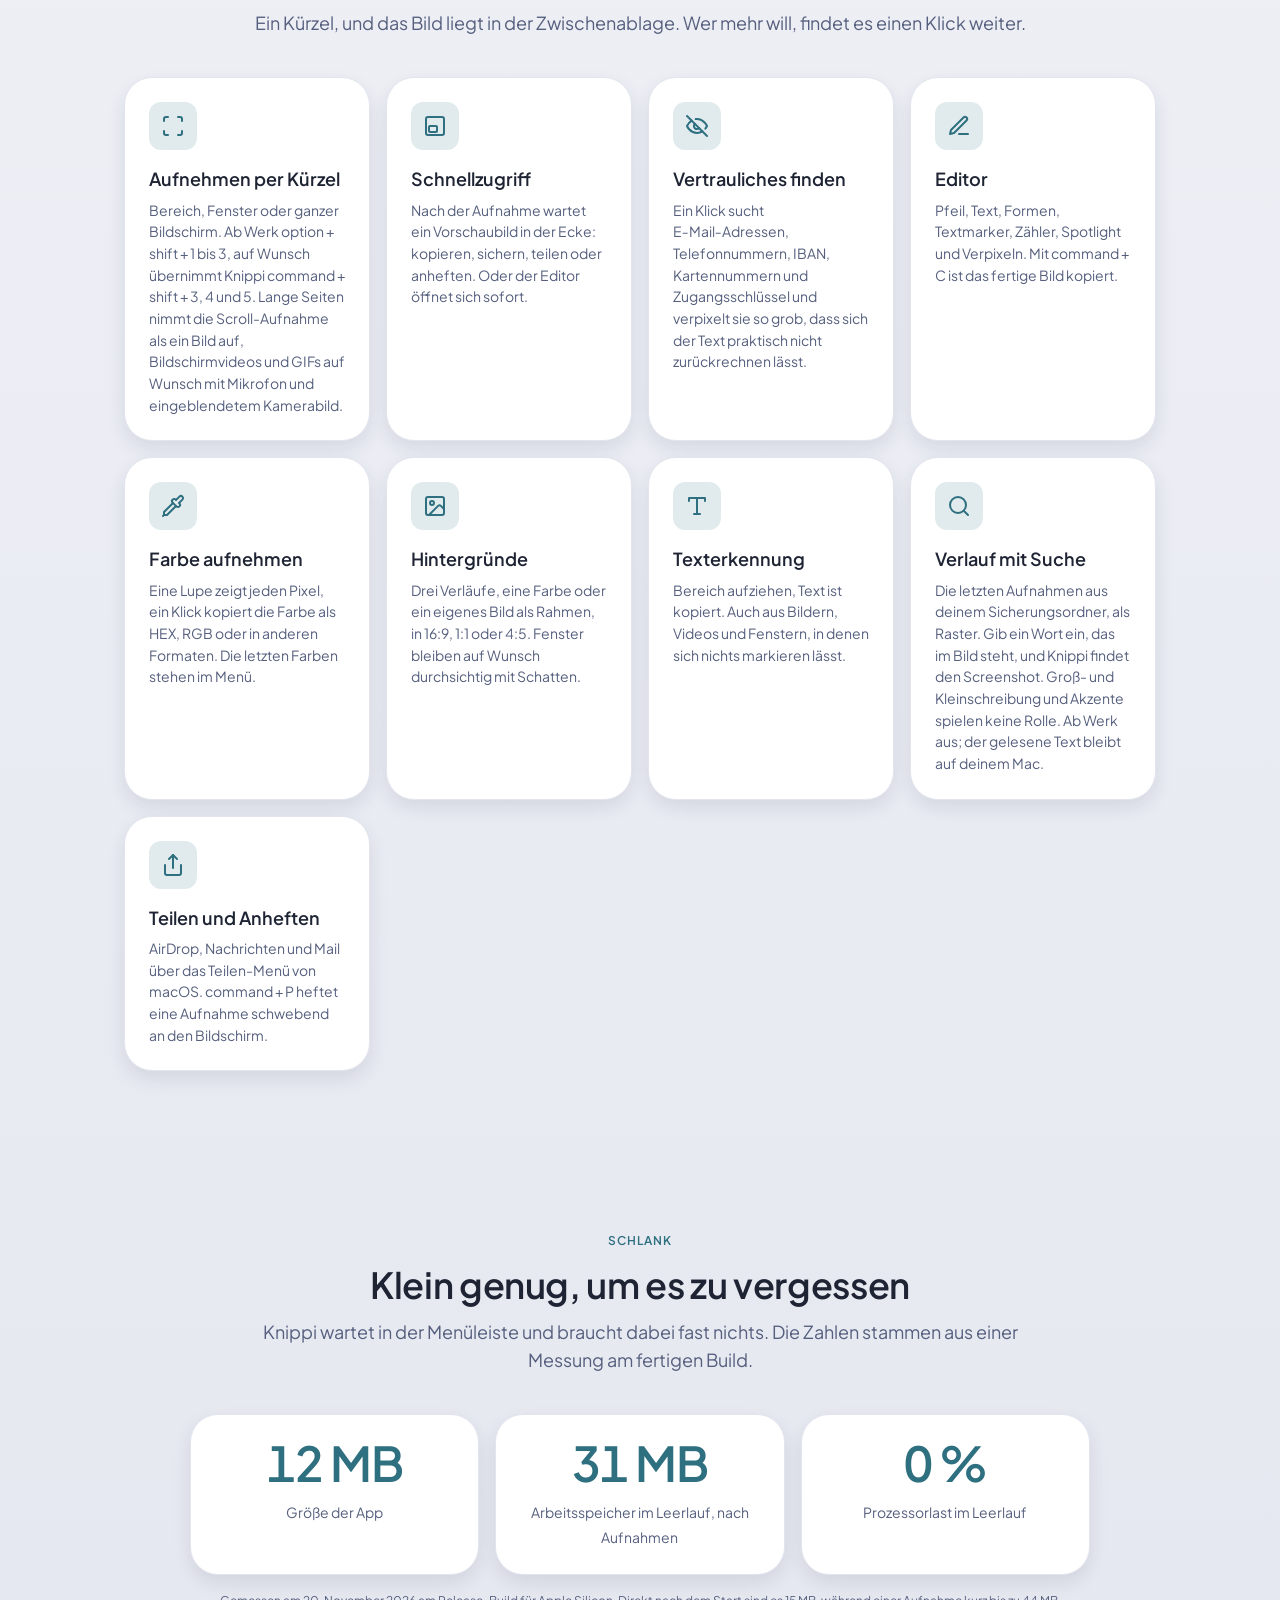
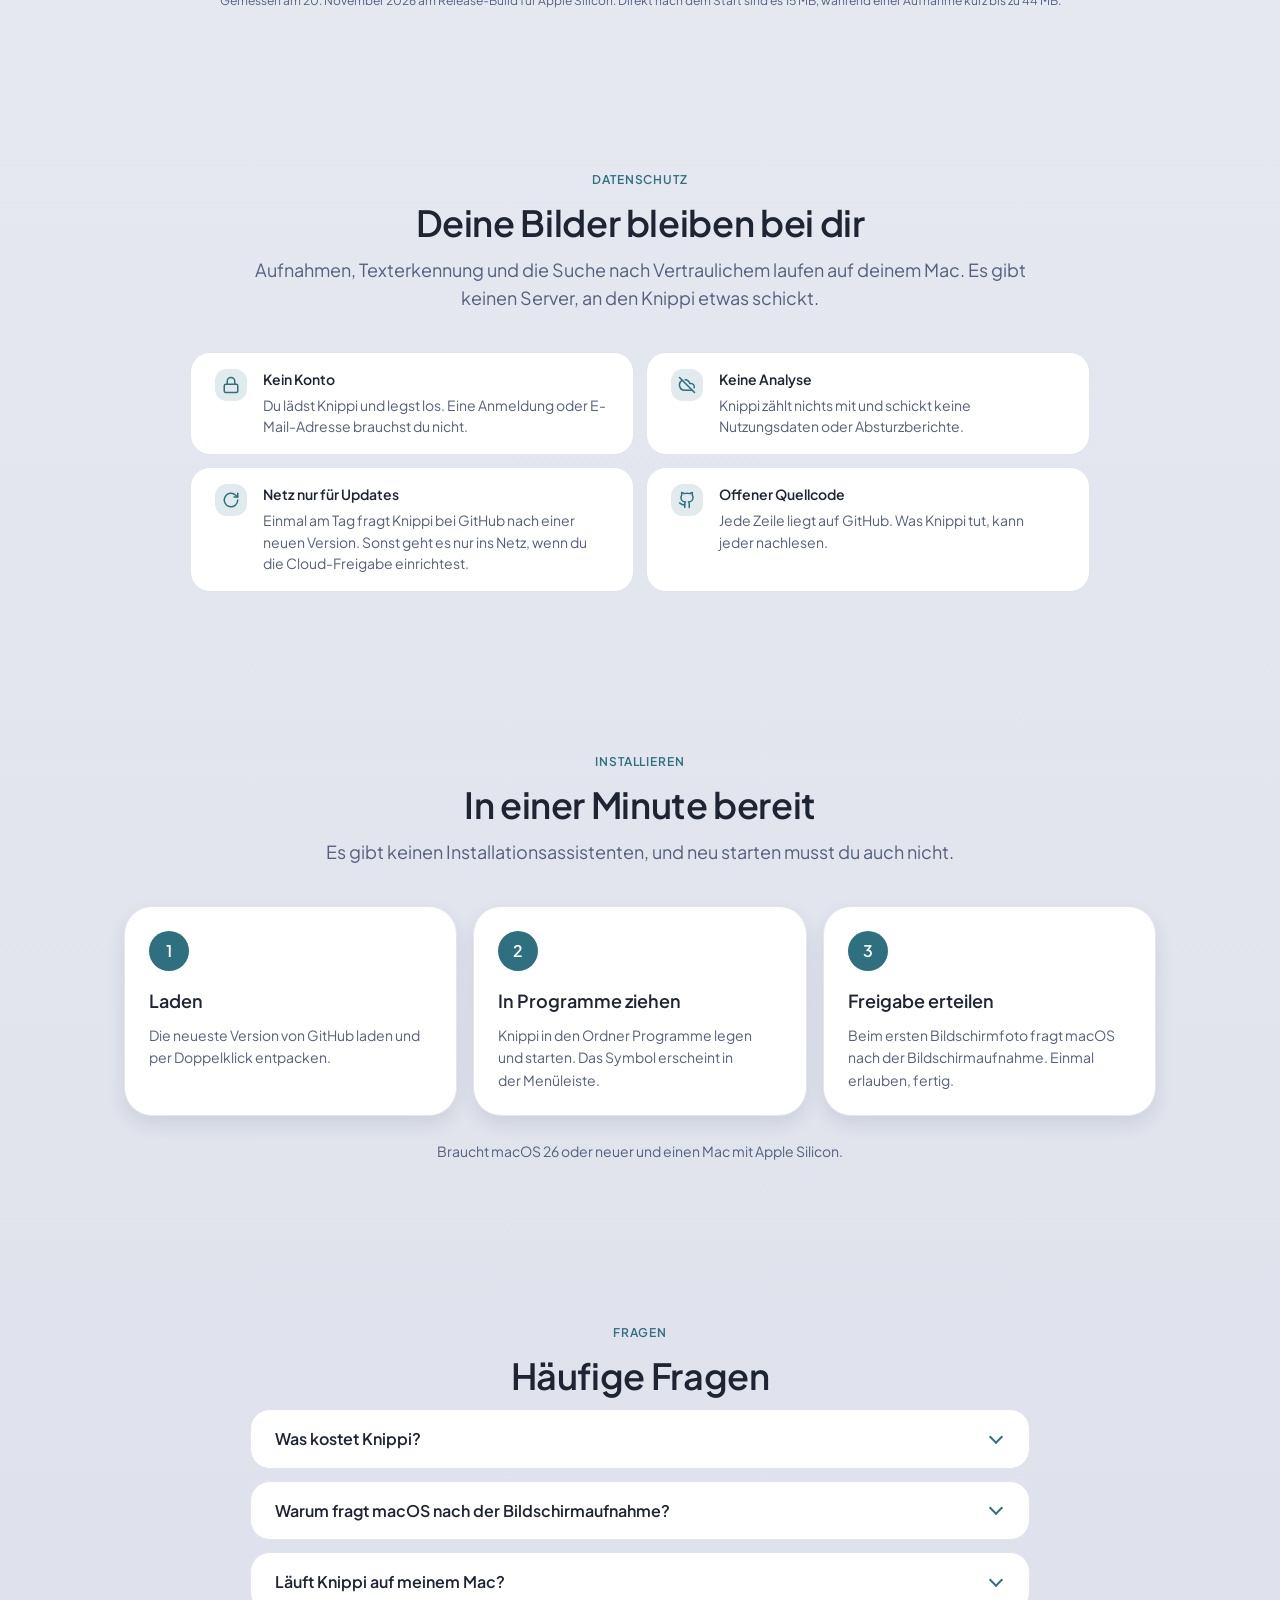
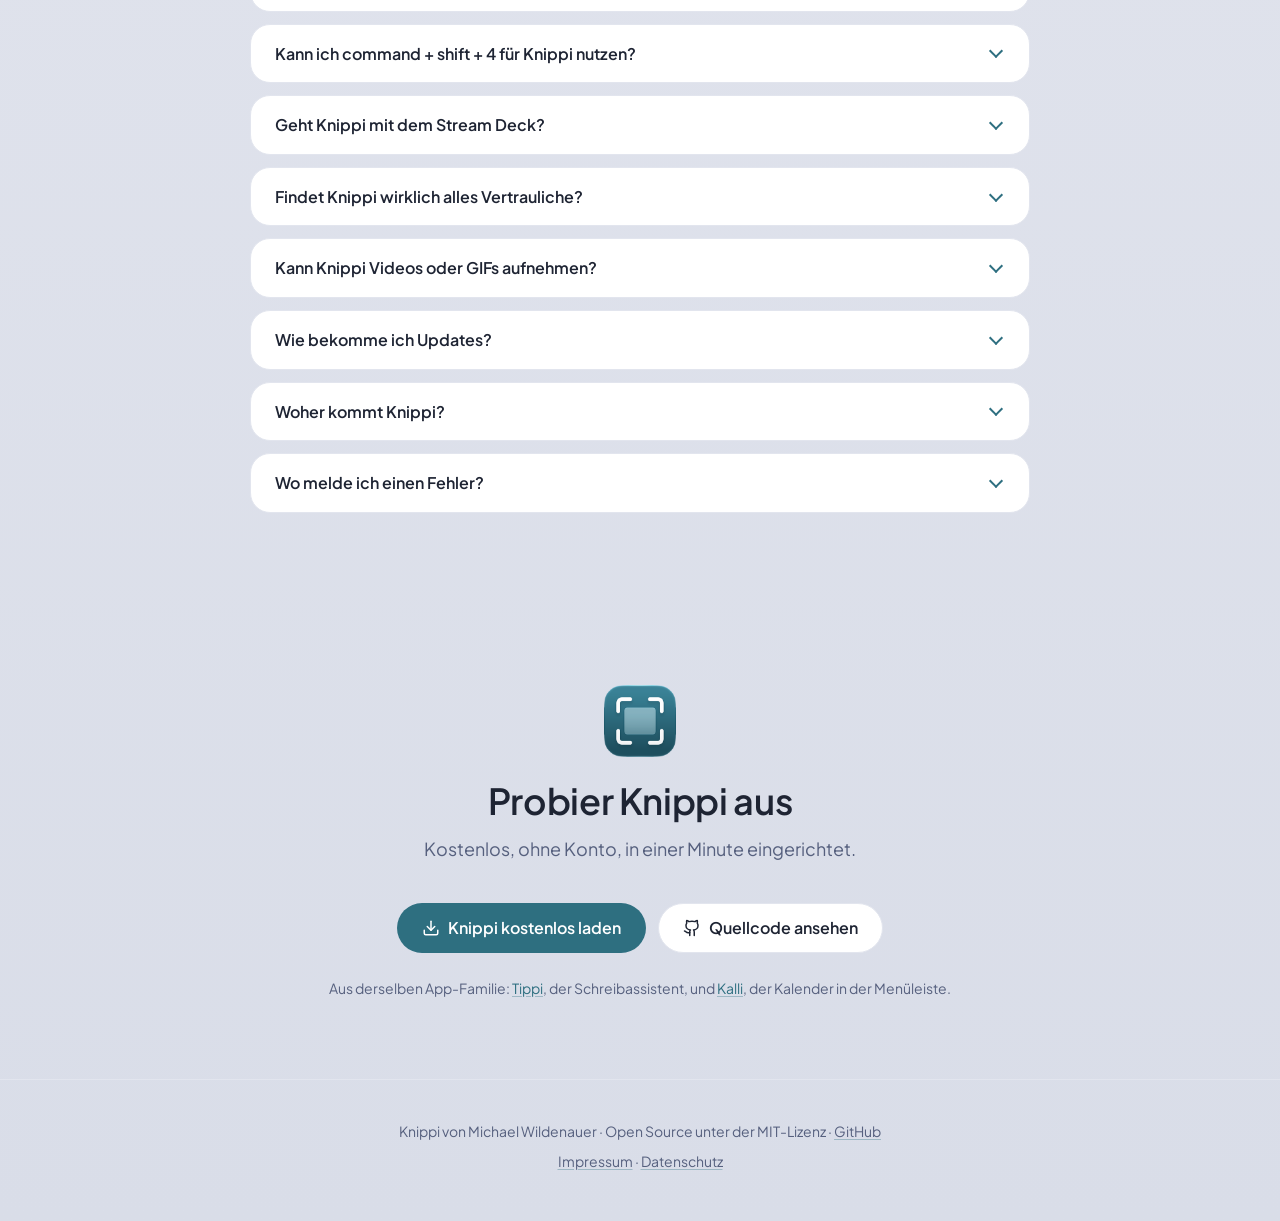
==== commit a05720ee: "Knippi 0.5.0 vorbereitet: Screenshot-Verlauf mit Textsuche (Version, CHANGELOG, Hilfe, README, Websi" ====
--- a/docs/index.html
+++ b/docs/index.html
@@ -4,7 +4,7 @@
 <meta charset="UTF-8">
 <meta name="viewport" content="width=device-width, initial-scale=1.0">
 <!-- Erst erhöhen, wenn diese Seite gegen das Release gelesen wurde (Release-Profil app-release/references/knippi.md). -->
-<meta name="knippi:documented-version" content="0.4.0">
+<meta name="knippi:documented-version" content="0.5.0">
 <title>Knippi: Bildschirmfotos aus der Menüleiste für macOS, schnell und schlank</title>
 <meta name="description" content="Knippi nimmt Bereich, Fenster oder Bildschirm auf, verpixelt E&#8209;Mail&#8209;Adressen und IBAN auf Knopfdruck und bleibt dabei 12 MB klein. Kostenlos, Open Source, ohne Konto.">
 <link rel="canonical" href="https://knippi.mwlr.dev/">
@@ -49,6 +49,7 @@
   <symbol id="i-image" viewBox="0 0 24 24"><rect x="3" y="3" width="18" height="18" rx="2"/><circle cx="9" cy="9" r="2"/><path d="m21 15-3.1-3.1a2 2 0 0 0-2.8 0L6 21"/></symbol>
   <symbol id="i-type" viewBox="0 0 24 24"><path d="M4 7V4h16v3"/><path d="M9 20h6"/><path d="M12 4v16"/></symbol>
   <symbol id="i-share" viewBox="0 0 24 24"><path d="M4 12v8a2 2 0 0 0 2 2h12a2 2 0 0 0 2-2v-8"/><path d="m16 6-4-4-4 4"/><path d="M12 2v13"/></symbol>
+  <symbol id="i-search" viewBox="0 0 24 24"><circle cx="11" cy="11" r="8"/><path d="m21 21-4.3-4.3"/></symbol>
   <symbol id="i-copy" viewBox="0 0 24 24"><rect x="8" y="8" width="14" height="14" rx="2"/><path d="M4 16c-1.1 0-2-.9-2-2V4c0-1.1.9-2 2-2h10c1.1 0 2 .9 2 2"/></symbol>
 </svg>
 
@@ -156,6 +157,11 @@
         <div class="icon"><svg class="ico" aria-hidden="true"><use href="#i-type"/></svg></div>
         <h3>Texterkennung</h3>
         <p>Bereich aufziehen, Text ist kopiert. Auch aus Bildern, Videos und Fenstern, in denen sich nichts markieren lässt.</p>
+      </article>
+      <article class="card feature">
+        <div class="icon"><svg class="ico" aria-hidden="true"><use href="#i-search"/></svg></div>
+        <h3>Verlauf mit Suche</h3>
+        <p>Die letzten Aufnahmen aus deinem Sicherungsordner, als Raster. Gib ein Wort ein, das im Bild steht, und Knippi findet den Screenshot. Groß- und Kleinschreibung und Akzente spielen keine Rolle. Ab Werk aus; der gelesene Text bleibt auf deinem Mac.</p>
       </article>
       <article class="card feature">
         <div class="icon"><svg class="ico" aria-hidden="true"><use href="#i-share"/></svg></div>
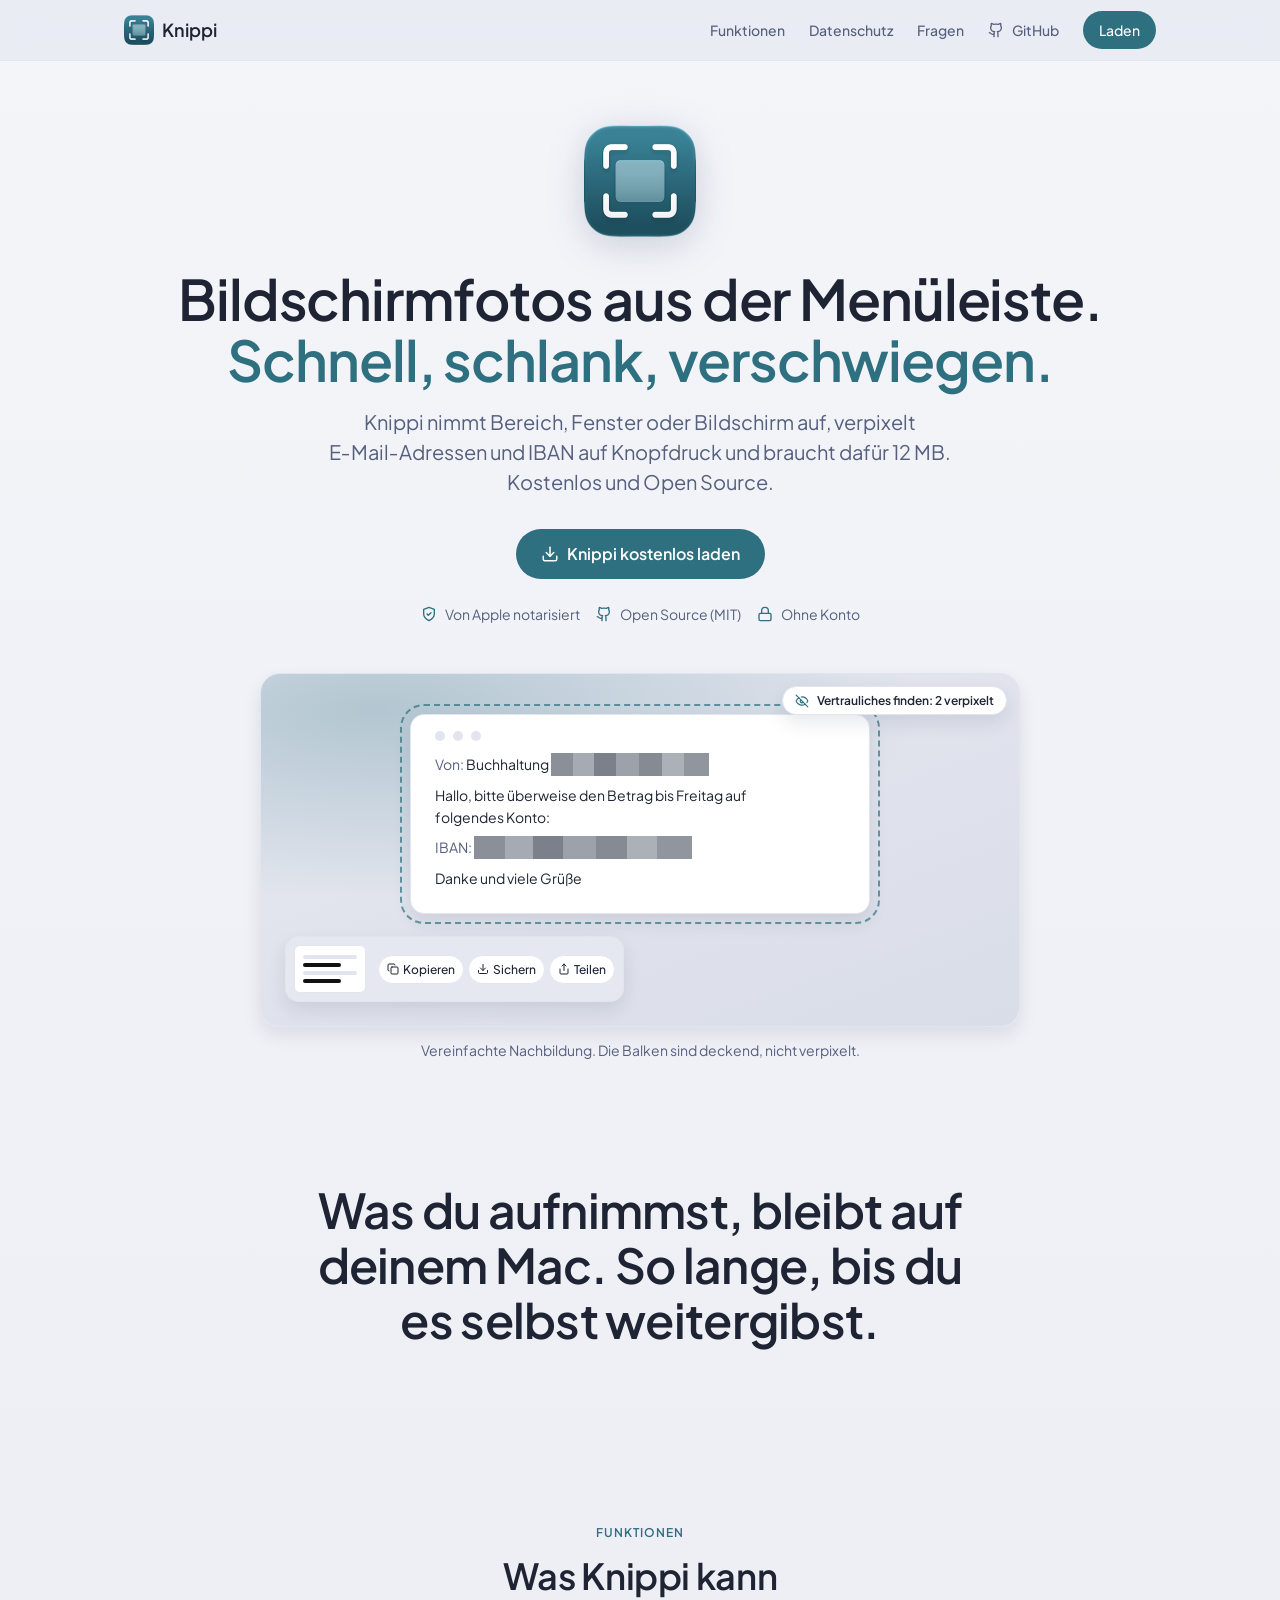
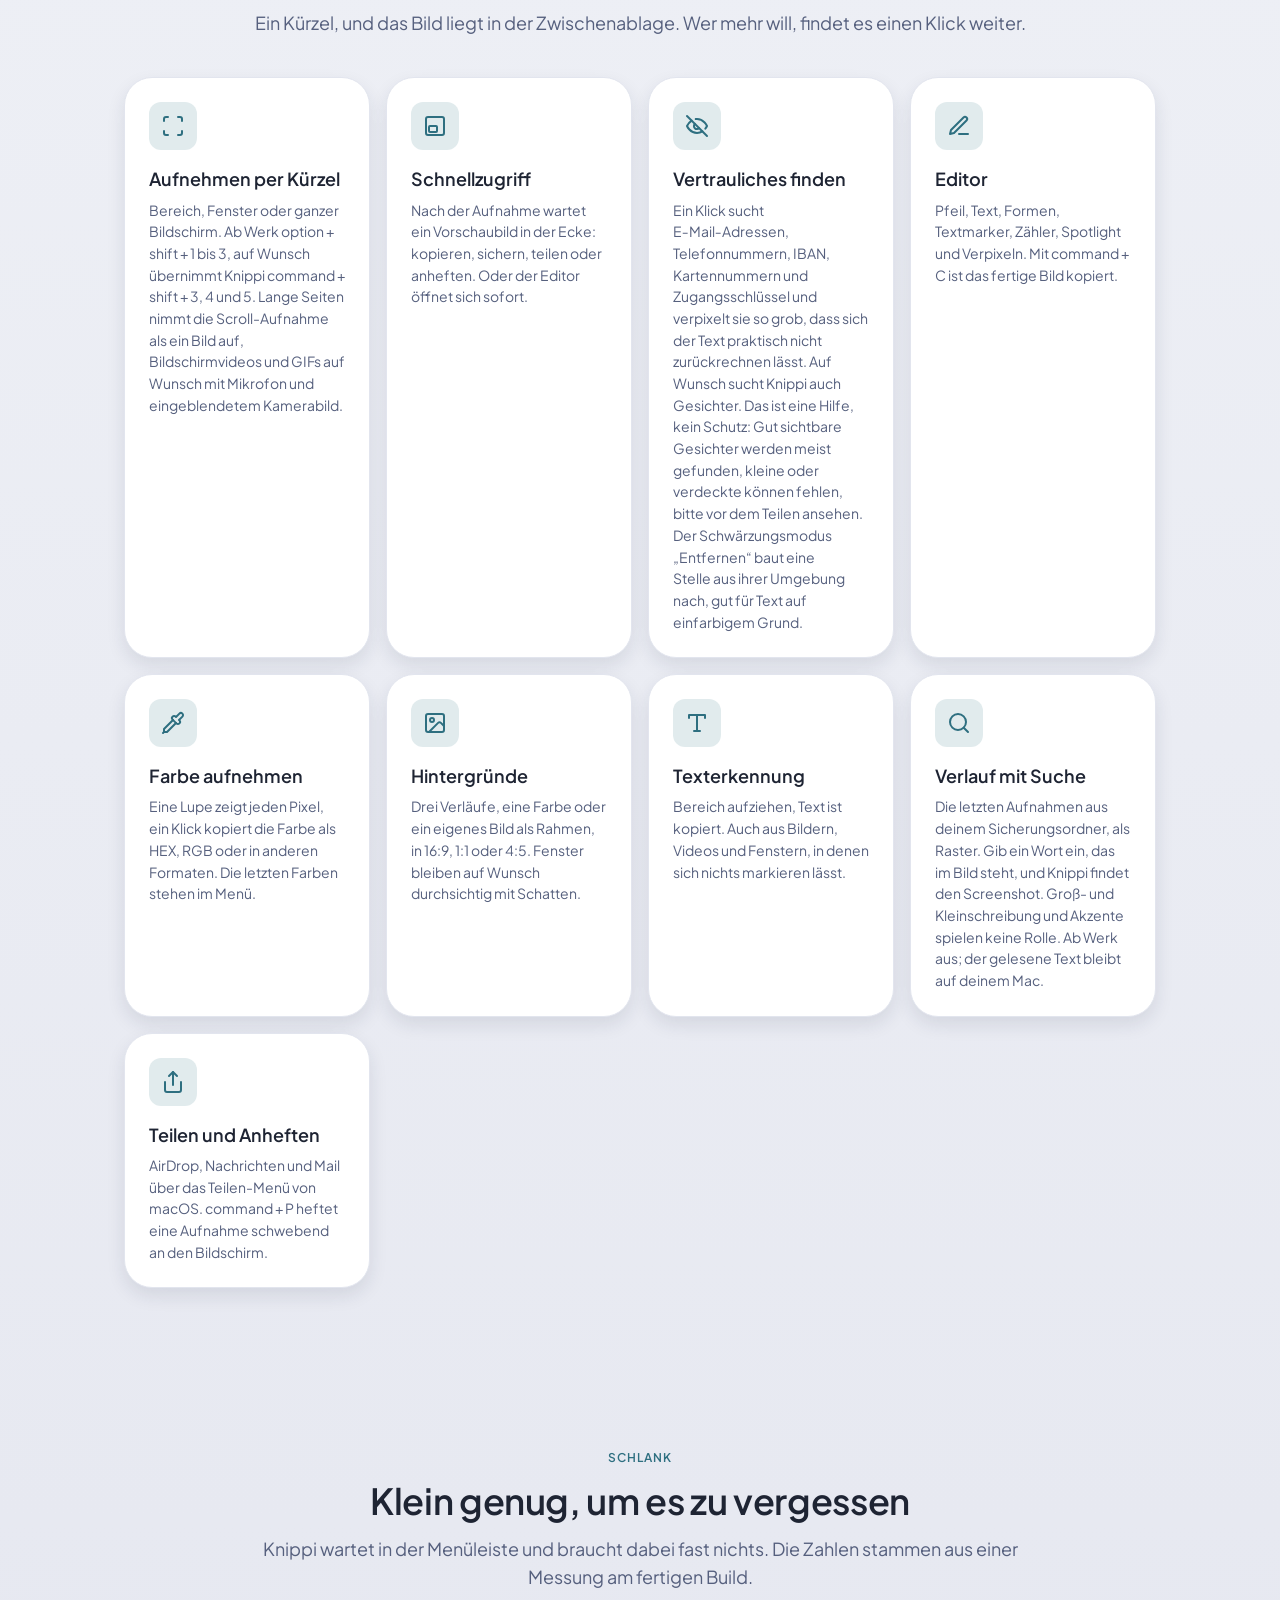
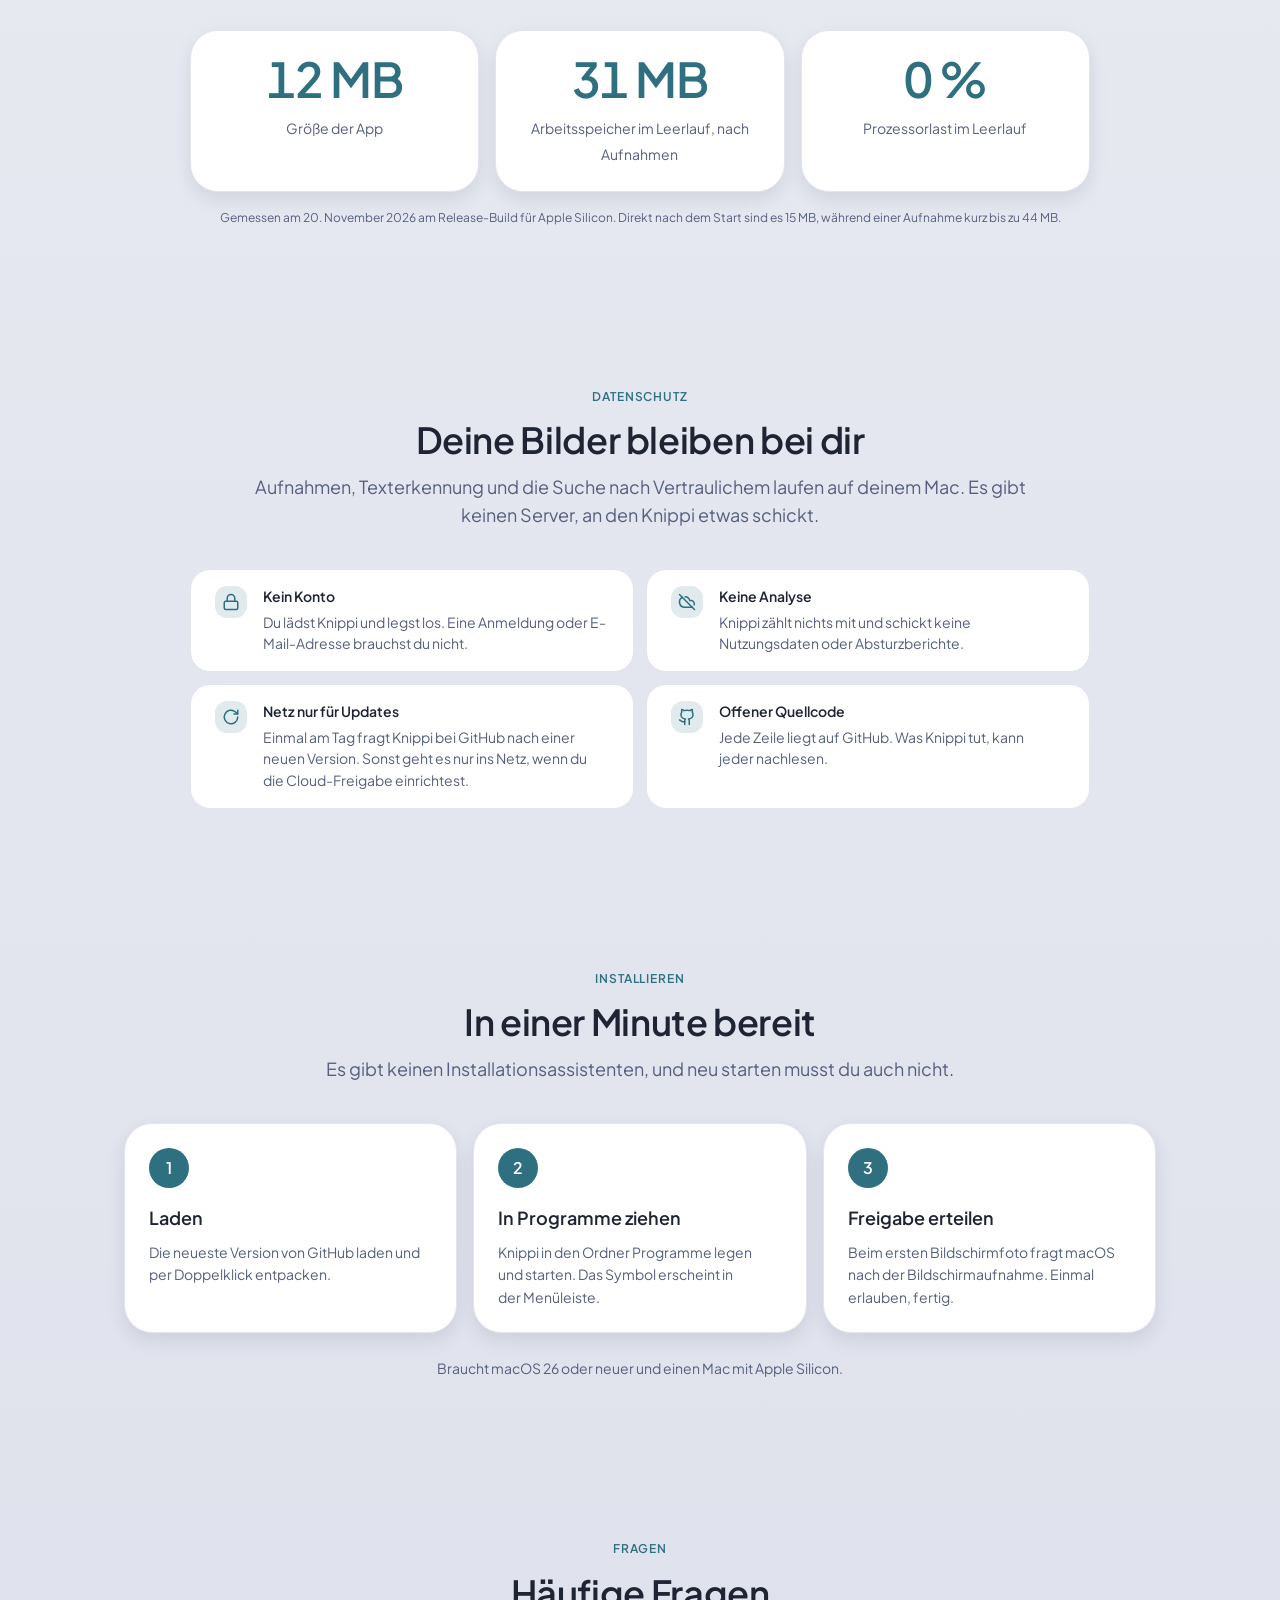
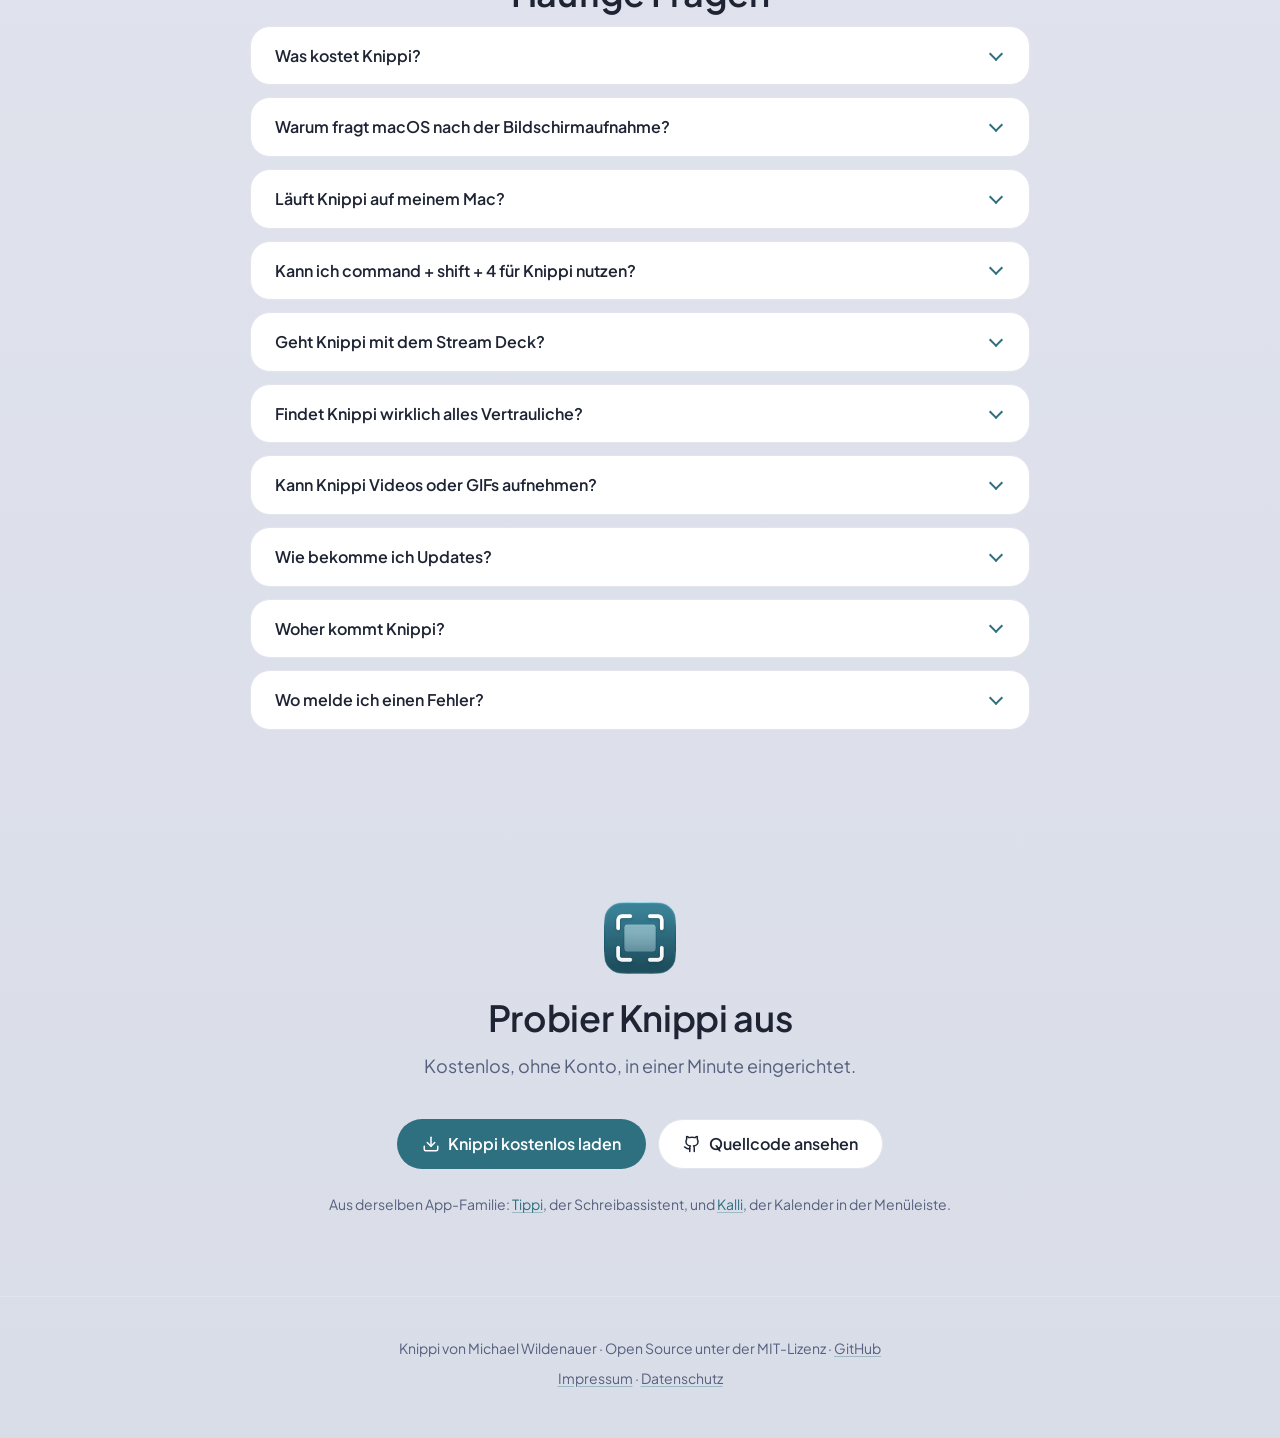
==== commit de99236b: "Version 0.6.0: CHANGELOG, Website Co-Authored-By: Claude Sonnet 5.5 <noreply@anthropic.com>" ====
--- a/docs/index.html
+++ b/docs/index.html
@@ -4,7 +4,7 @@
 <meta charset="UTF-8">
 <meta name="viewport" content="width=device-width, initial-scale=1.0">
 <!-- Erst erhöhen, wenn diese Seite gegen das Release gelesen wurde (Release-Profil app-release/references/knippi.md). -->
-<meta name="knippi:documented-version" content="0.5.0">
+<meta name="knippi:documented-version" content="0.6.0">
 <title>Knippi: Bildschirmfotos aus der Menüleiste für macOS, schnell und schlank</title>
 <meta name="description" content="Knippi nimmt Bereich, Fenster oder Bildschirm auf, verpixelt E&#8209;Mail&#8209;Adressen und IBAN auf Knopfdruck und bleibt dabei 12 MB klein. Kostenlos, Open Source, ohne Konto.">
 <link rel="canonical" href="https://knippi.mwlr.dev/">
@@ -136,7 +136,7 @@
       <article class="card feature">
         <div class="icon"><svg class="ico" aria-hidden="true"><use href="#i-eyeoff"/></svg></div>
         <h3>Vertrauliches finden</h3>
-        <p>Ein Klick sucht E&#8209;Mail&#8209;Adressen, Telefonnummern, IBAN, Kartennummern und Zugangsschlüssel und verpixelt sie so grob, dass sich der Text praktisch nicht zurückrechnen lässt.</p>
+        <p>Ein Klick sucht E&#8209;Mail&#8209;Adressen, Telefonnummern, IBAN, Kartennummern und Zugangsschlüssel und verpixelt sie so grob, dass sich der Text praktisch nicht zurückrechnen lässt. Auf Wunsch sucht Knippi auch Gesichter. Das ist eine Hilfe, kein Schutz: Gut sichtbare Gesichter werden meist gefunden, kleine oder verdeckte können fehlen, bitte vor dem Teilen ansehen. Der Schwärzungsmodus „Entfernen“ baut eine Stelle aus ihrer Umgebung nach, gut für Text auf einfarbigem Grund.</p>
       </article>
       <article class="card feature">
         <div class="icon"><svg class="ico" aria-hidden="true"><use href="#i-pen"/></svg></div>
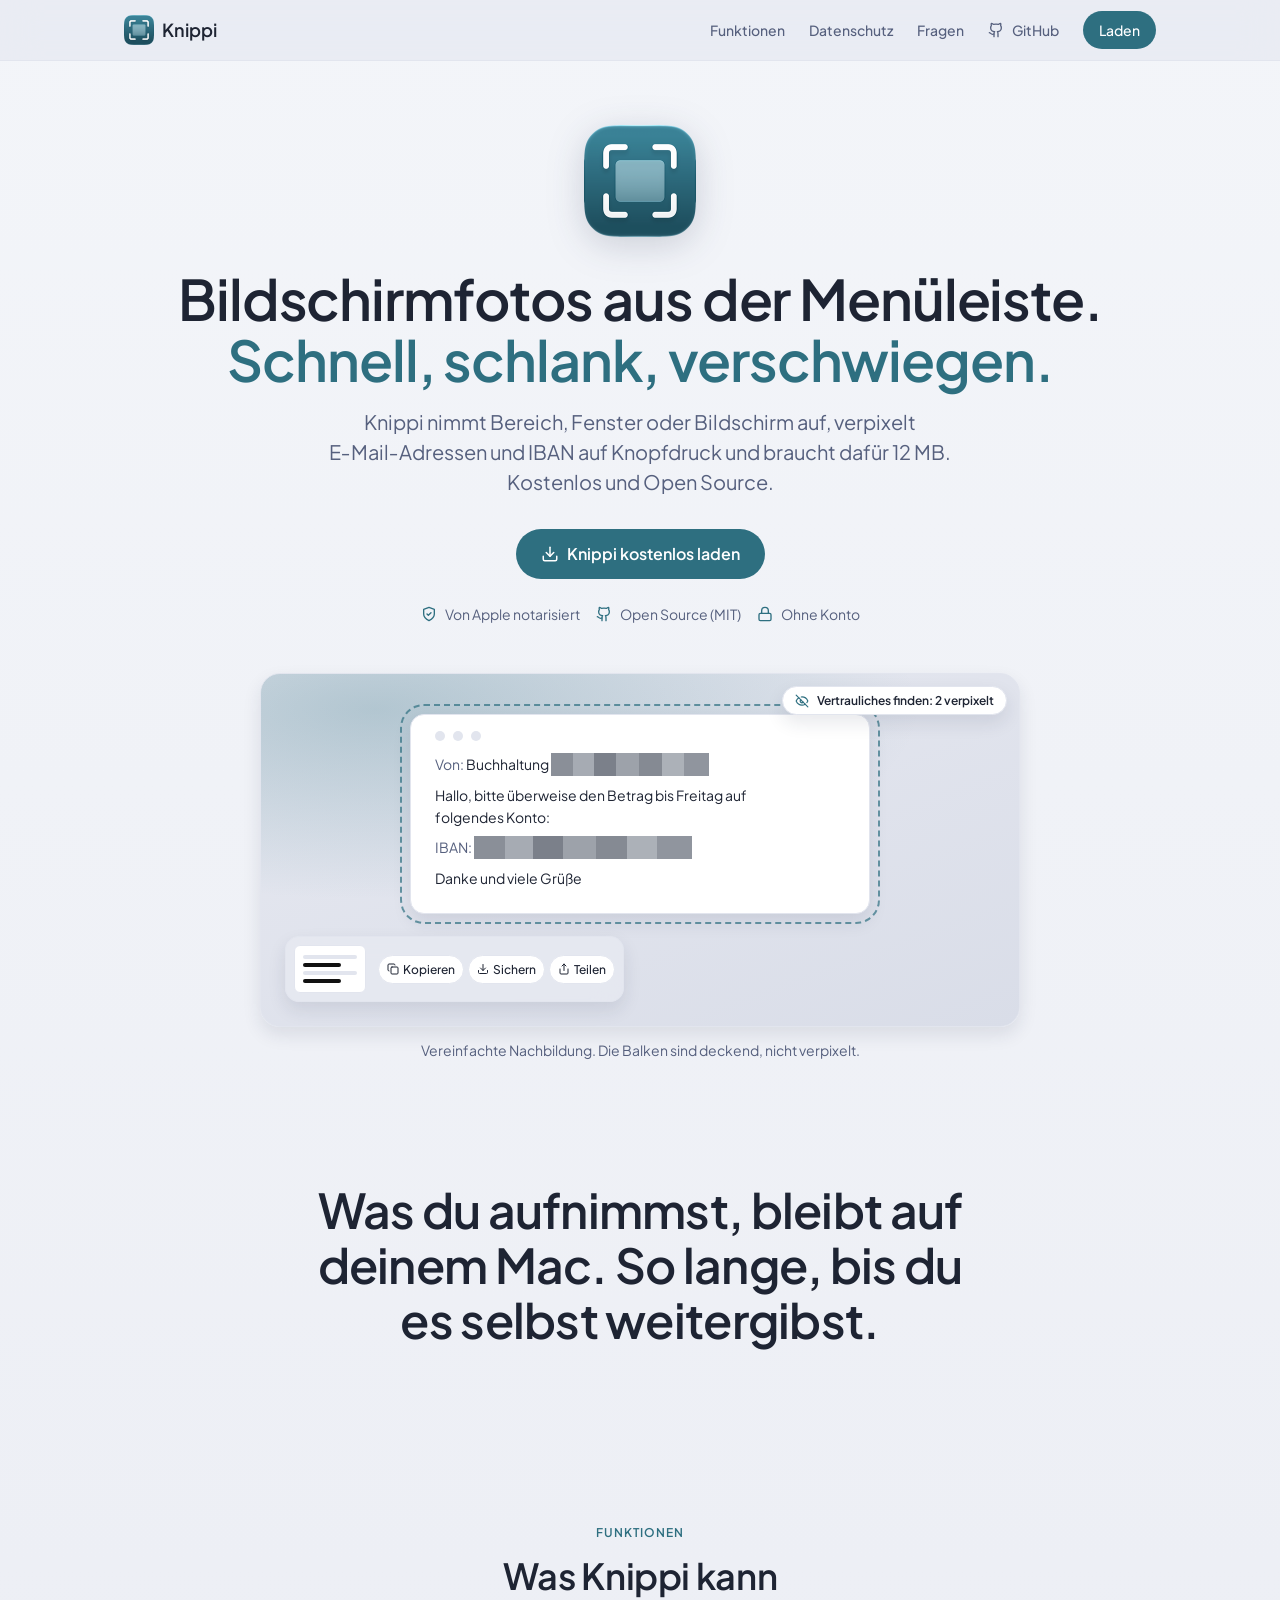
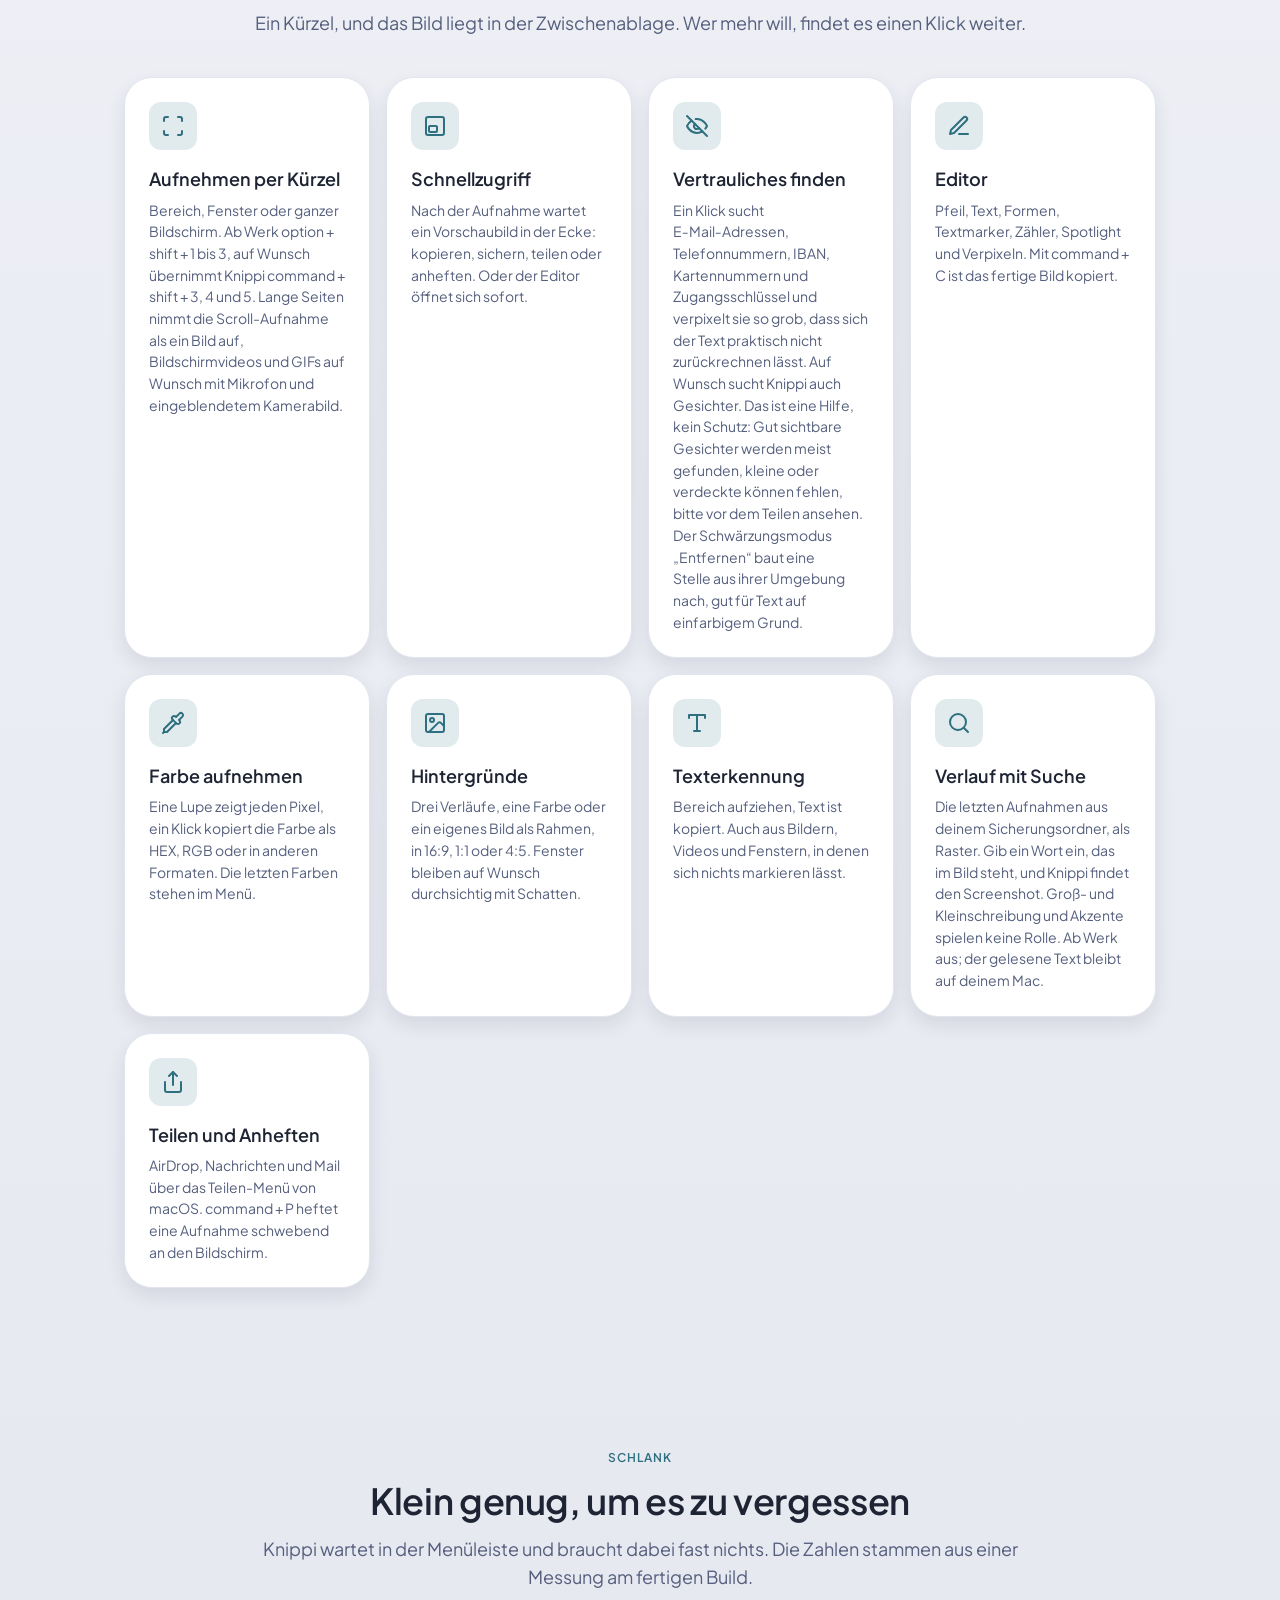
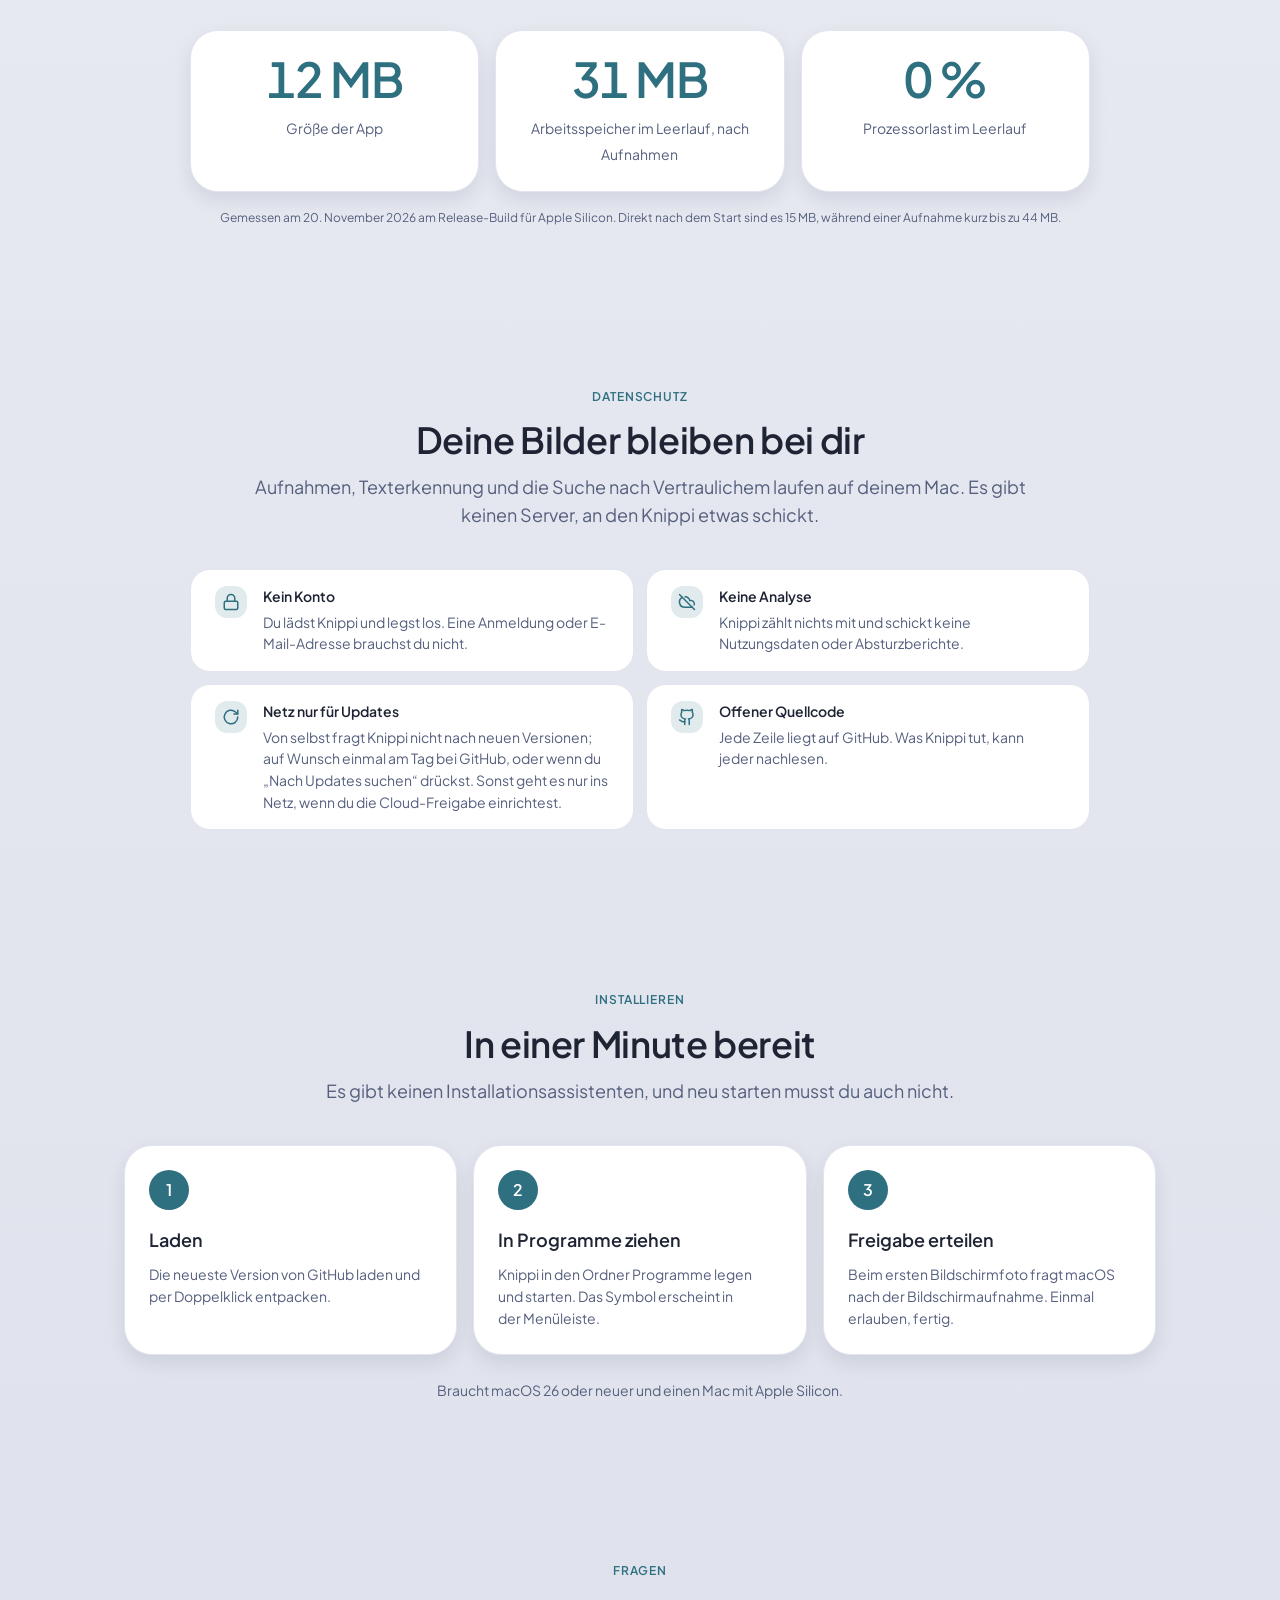
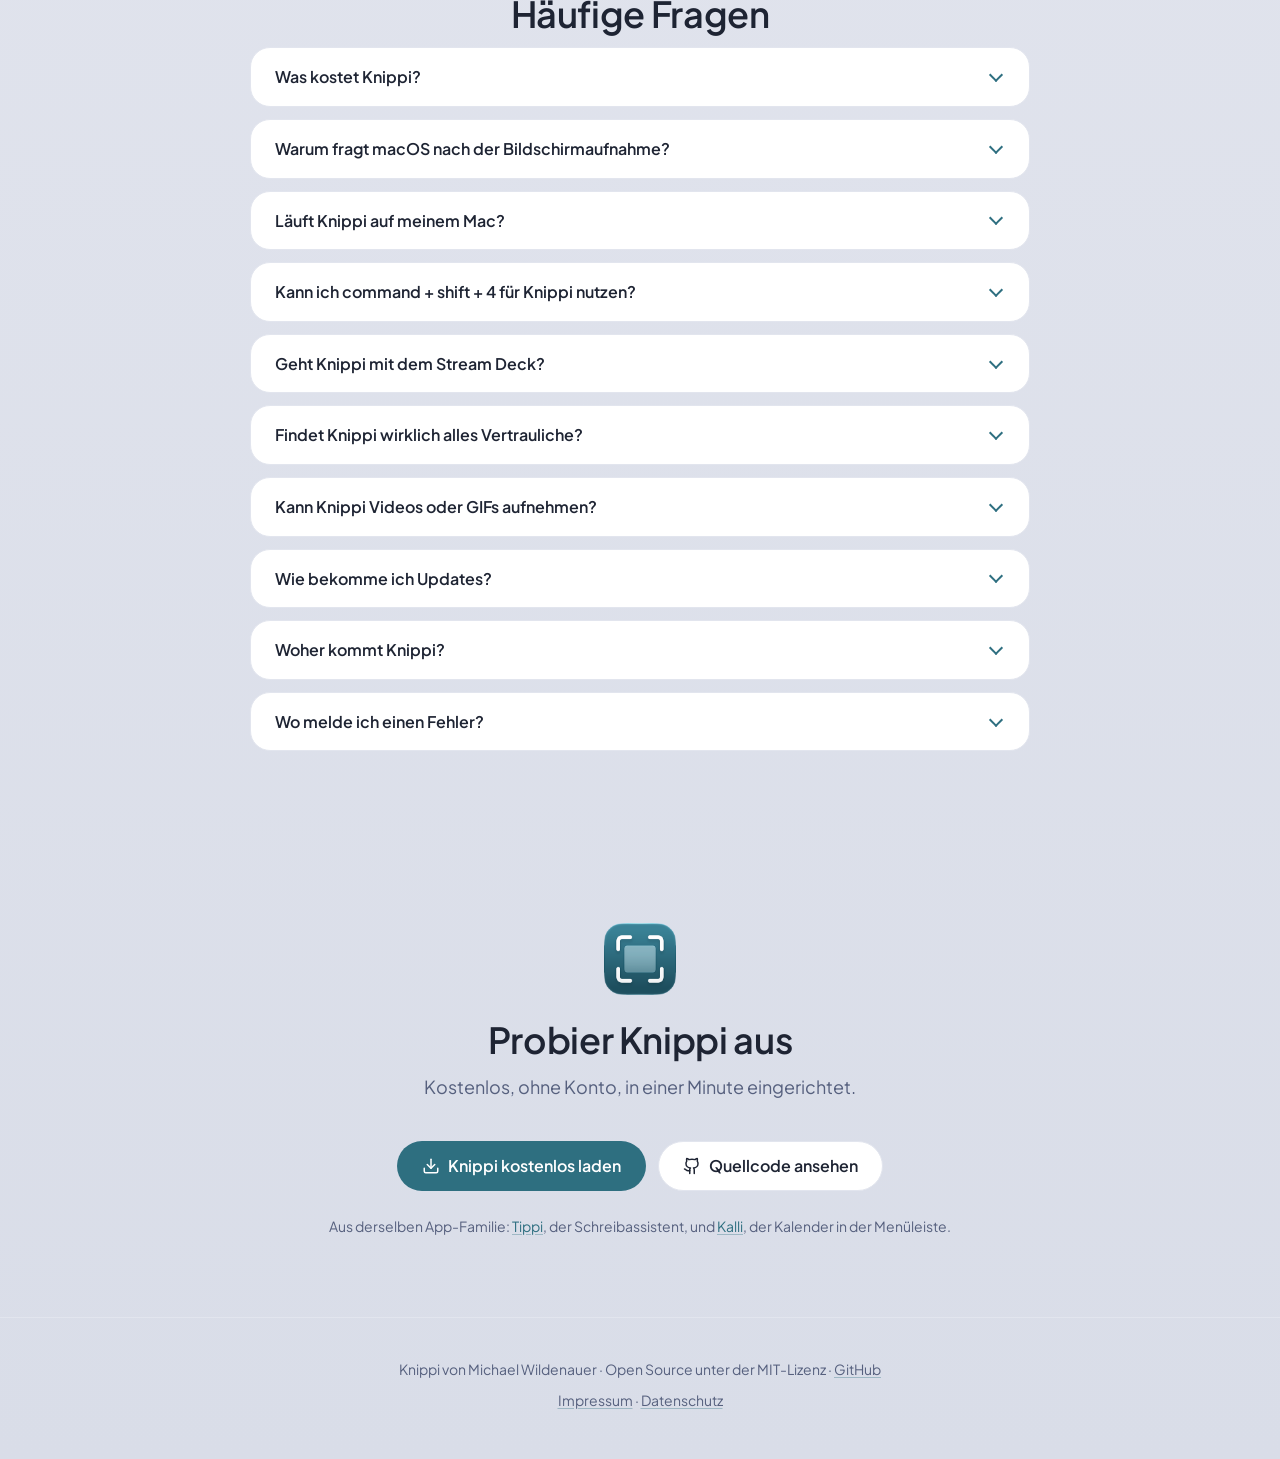
==== commit 087cf208: "Version 0.6.1: CHANGELOG, README, Website Co-Authored-By: Claude Sonnet 5.5 <noreply@anthropic.com>" ====
--- a/docs/index.html
+++ b/docs/index.html
@@ -4,7 +4,7 @@
 <meta charset="UTF-8">
 <meta name="viewport" content="width=device-width, initial-scale=1.0">
 <!-- Erst erhöhen, wenn diese Seite gegen das Release gelesen wurde (Release-Profil app-release/references/knippi.md). -->
-<meta name="knippi:documented-version" content="0.6.0">
+<meta name="knippi:documented-version" content="0.6.1">
 <title>Knippi: Bildschirmfotos aus der Menüleiste für macOS, schnell und schlank</title>
 <meta name="description" content="Knippi nimmt Bereich, Fenster oder Bildschirm auf, verpixelt E&#8209;Mail&#8209;Adressen und IBAN auf Knopfdruck und bleibt dabei 12 MB klein. Kostenlos, Open Source, ohne Konto.">
 <link rel="canonical" href="https://knippi.mwlr.dev/">
@@ -194,7 +194,7 @@
     <div class="privacy-grid">
       <div class="privacy-item"><div class="check"><svg class="ico" aria-hidden="true"><use href="#i-lock"/></svg></div><p><strong>Kein Konto</strong>Du lädst Knippi und legst los. Eine Anmeldung oder E-Mail-Adresse brauchst du nicht.</p></div>
       <div class="privacy-item"><div class="check"><svg class="ico" aria-hidden="true"><use href="#i-cloudoff"/></svg></div><p><strong>Keine Analyse</strong>Knippi zählt nichts mit und schickt keine Nutzungsdaten oder Absturzberichte.</p></div>
-      <div class="privacy-item"><div class="check"><svg class="ico" aria-hidden="true"><use href="#i-refresh"/></svg></div><p><strong>Netz nur für Updates</strong>Einmal am Tag fragt Knippi bei GitHub nach einer neuen Version. Sonst geht es nur ins Netz, wenn du die Cloud-Freigabe einrichtest.</p></div>
+      <div class="privacy-item"><div class="check"><svg class="ico" aria-hidden="true"><use href="#i-refresh"/></svg></div><p><strong>Netz nur für Updates</strong>Von selbst fragt Knippi nicht nach neuen Versionen; auf Wunsch einmal am Tag bei GitHub, oder wenn du „Nach Updates suchen“ drückst. Sonst geht es nur ins Netz, wenn du die Cloud-Freigabe einrichtest.</p></div>
       <div class="privacy-item"><div class="check"><svg class="ico" aria-hidden="true"><use href="#i-github"/></svg></div><p><strong>Offener Quellcode</strong>Jede Zeile liegt auf GitHub. Was Knippi tut, kann jeder nachlesen.</p></div>
     </div>
   </div>
@@ -249,7 +249,7 @@
       </details>
       <details>
         <summary>Wie bekomme ich Updates?</summary>
-        <p>Knippi sucht einmal am Tag nach einer neuen Version und installiert sie auf Wunsch. Jedes Update ist signiert, Knippi nimmt nichts an, dessen Signatur nicht stimmt.</p>
+        <p>Ab Werk fragt Knippi nicht von selbst. Du drückst „Nach Updates suchen“ oder schaltest die tägliche Suche in den Einstellungen ein; installiert wird nur auf Wunsch. Jedes Update ist signiert, Knippi nimmt nichts an, dessen Signatur nicht stimmt.</p>
       </details>
       <details>
         <summary>Woher kommt Knippi?</summary>
